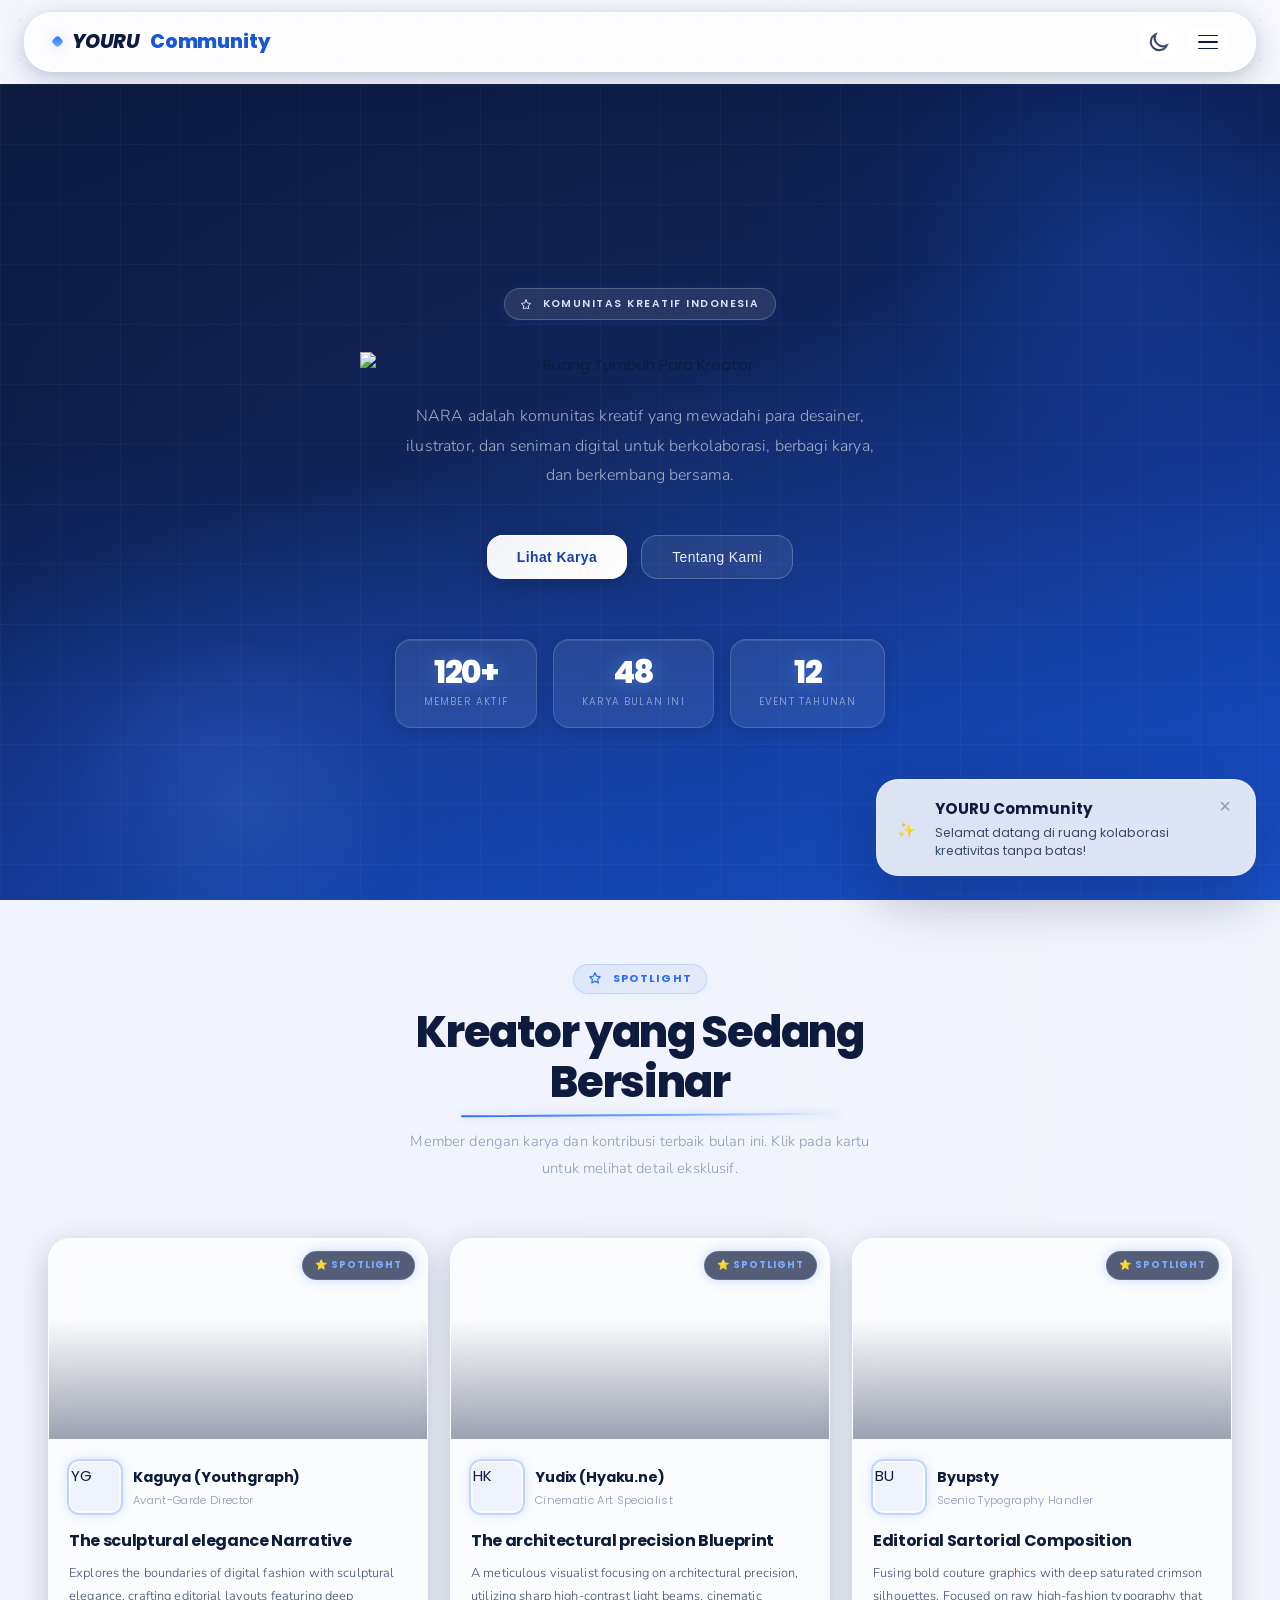
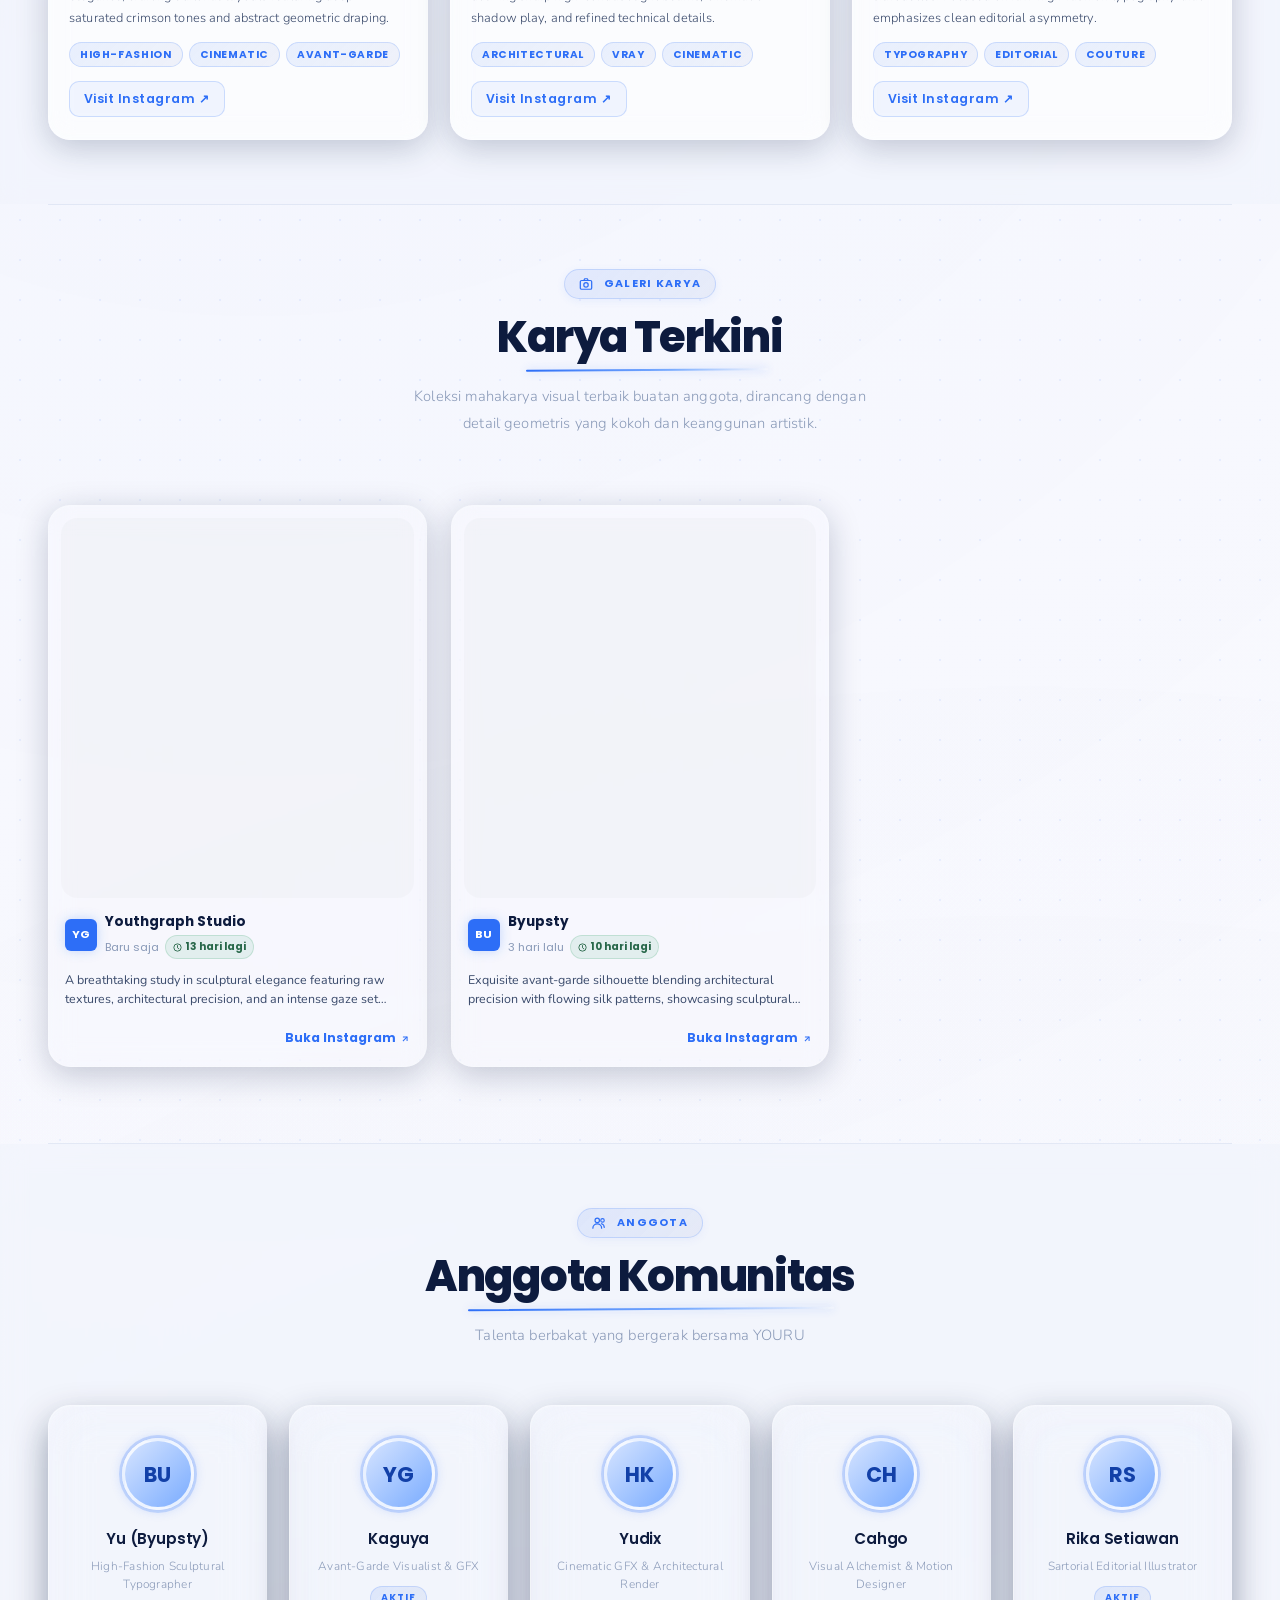
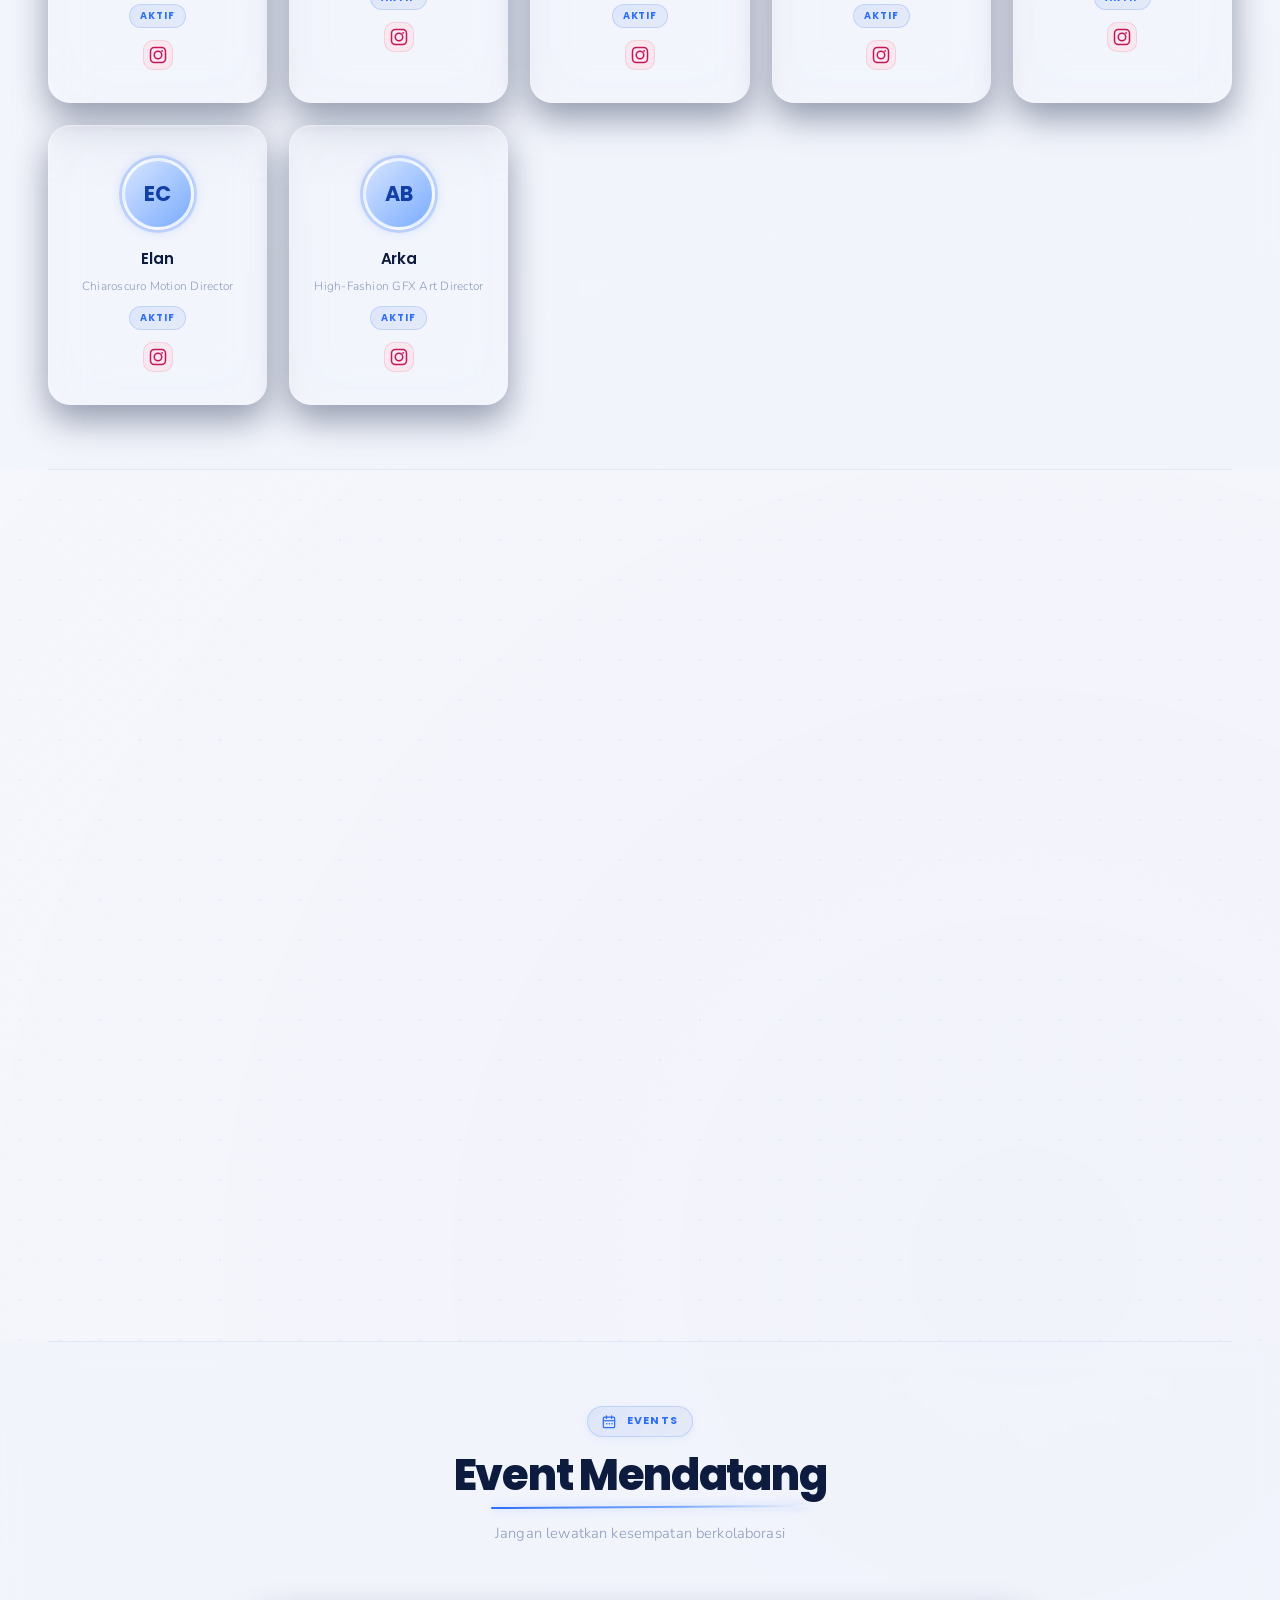
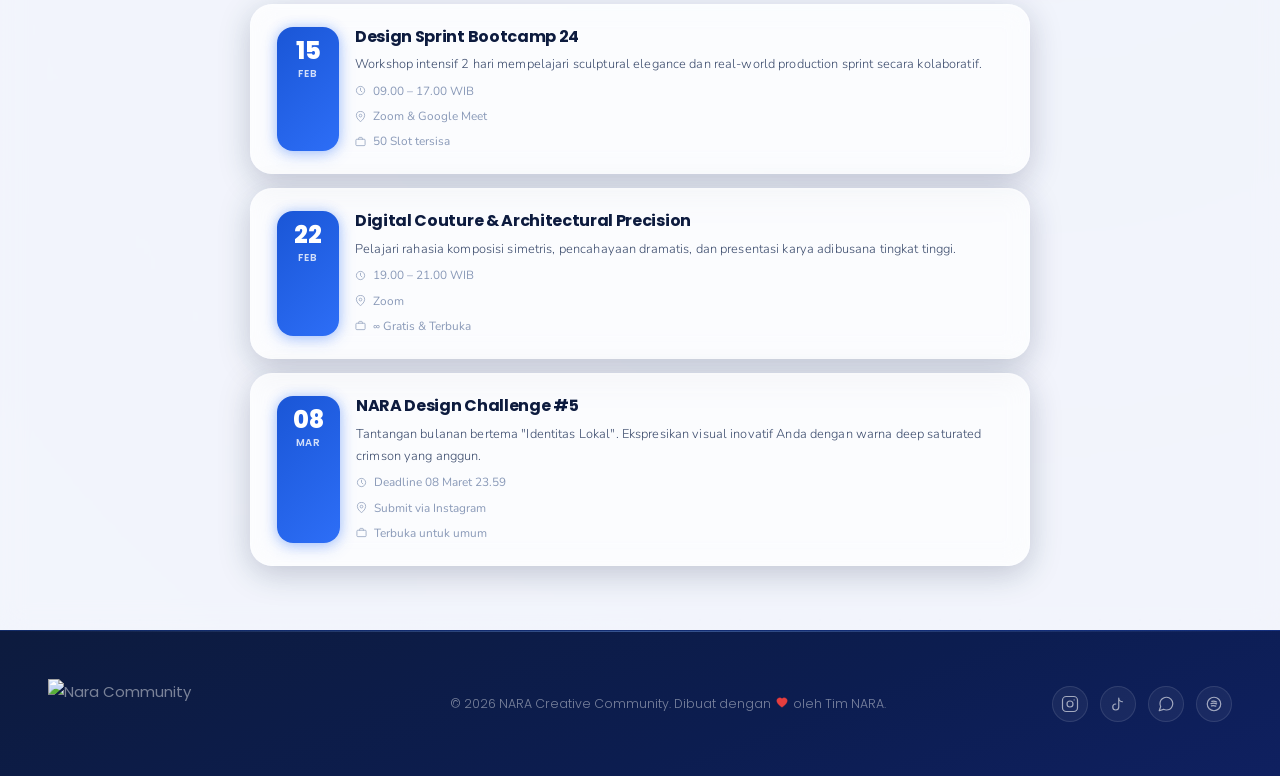
==== index.html @ 3278e55d "Add files via upload" ====
<!DOCTYPE html>
<html lang="id">
<head>
  <meta charset="UTF-8" />
  <meta name="viewport" content="width=device-width, initial-scale=1.0" />
  <title>YOURU Creative Community</title>
    <link rel="icon" href="https://res.cloudinary.com/dumxjrkst/image/upload/q_auto/f_auto/v1779682669/youru_qagmhh.png">
  <link rel="preconnect" href="https://fonts.googleapis.com">
  <link rel="preconnect" href="https://fonts.gstatic.com" crossorigin>
  <link href="https://fonts.googleapis.com/css2?family=Poppins:ital,wght@0,300;0,400;0,500;0,600;0,700;0,800;1,400;1,600&family=Nunito:ital,wght@0,300;0,400;0,500;0,600;0,700;1,400&display=swap" rel="stylesheet" />
  
  <link rel="stylesheet" href="style.css">
  <script>
    (function(){
      if(localStorage.getItem('youru_theme')==='dark')
        document.documentElement.setAttribute('data-theme','dark');
    })();
  </script>

  <style>
    /* ══════════════════════════════════════
       INSTAGRAM GRID HOVER EFFECT & SLIDER WIDER
    ══════════════════════════════════════ */
    .insta-card {
      position: relative;
      overflow: hidden;
      border-radius: 16px;
    }

    .insta-card .insta-hover-overlay {
      position: absolute;
      inset: 0;
      background: rgba(15, 23, 42, 0.55);
      backdrop-filter: blur(2px);
      border-radius: 16px;
      display: flex;
      align-items: center;
      justify-content: center;
      opacity: 0;
      transition: opacity 0.32s cubic-bezier(0.4, 0, 0.2, 1);
      z-index: 10;
      pointer-events: none;
    }

    .insta-card:hover .insta-hover-overlay {
      opacity: 1;
    }

    .insta-hover-overlay .view-label {
      display: flex;
      flex-direction: column;
      align-items: center;
      gap: 8px;
      color: #fff;
      font-family: 'Syne', sans-serif;
      font-weight: 700;
      font-size: 0.95rem;
      letter-spacing: 0.08em;
      text-transform: uppercase;
      transform: translateY(10px);
      transition: transform 0.32s cubic-bezier(0.4, 0, 0.2, 1);
    }

    .insta-card:hover .insta-hover-overlay .view-label {
      transform: translateY(0);
    }

    .view-label svg {
      width: 32px; height: 32px;
      stroke: #fff;
      stroke-width: 1.5;
      fill: none;
    }

    /* Zoom image on hover — applies to blockquote container */
    .insta-card > blockquote,
    .insta-card > .insta-img {
      transition: transform 0.42s cubic-bezier(0.4, 0, 0.2, 1);
      transform-origin: center;
    }

    .insta-card:hover > blockquote,
    .insta-card:hover > .insta-img {
      transform: scale(1.04);
    }

    /* ══════════════════════════════════════
       GSAP ANIMATION INITIAL STATES
    ══════════════════════════════════════ */
    .member-card.gsap-member {
      opacity: 0;
      transform: translateY(40px);
    }

    .spotlight-card.gsap-spotlight {
      opacity: 0;
      transform: scale(0.88);
    }
  </style>
</head>
<body>

<!-- NAV -->
<nav>
  <div class="nav-logo" onclick="showPage('home')" style="cursor: pointer;">
    <div class="logo-dot"></div>
    <span>YOURU</span> Community
  </div>

  <div class="nav-actions" style="display:flex;align-items:center;gap:12px;position:relative;z-index:1000;">
    <button class="nav-darkmode" id="navDarkBtn" onclick="toggleDarkMode()" aria-label="Toggle dark mode" style="margin:0;">
      <svg id="darkIcon" width="22" height="22" viewBox="0 0 16 16" fill="none"><path d="M13.5 10.5A6 6 0 015.5 2.5a6 6 0 108 8z" stroke="currentColor" stroke-width="1.5" stroke-linecap="round"/></svg>
    </button>

    <button class="mobile-toggle" id="navHamburger" onclick="toggleMenu(event)" aria-label="Menu" style="display:flex;">
      <span></span><span></span><span></span>
    </button>

    <ul class="nav-links" id="navMenu">
      <li><a href="javascript:void(0)" id="nav-home" class="active" onclick="showPage('home')">Home</a></li>
      <li><a href="javascript:void(0)" id="nav-about" onclick="showPage('about')">About</a></li>
      <li><a href="javascript:void(0)" onclick="scrollToSection('spotlight')">Spotlight</a></li>
      <li><a href="javascript:void(0)" onclick="scrollToSection('karya')">Karya Terkini</a></li>
      <li><a href="javascript:void(0)" onclick="scrollToSection('members')">Members</a></li>
      <li><a href="javascript:void(0)" onclick="scrollToSection('pengurus')">Struktur Pengurus</a></li>
      <li><a href="javascript:void(0)" onclick="scrollToSection('events')">Events</a></li>
      <li><a href="javascript:void(0)" id="nav-dashboard" onclick="showPage('dashboard')">Dashboard</a></li>
      <li><a href="javascript:void(0)" id="nav-merch" onclick="showPage('merch')">Merch</a></li>
      <li class="nav-divider" role="separator"></li>
      <li><a href="admin.html" class="nav-admin">Admin</a></li>
    </ul>
  </div>
</nav>

<!-- Tap-outside catcher — transparent, no blur -->
<div class="menu-overlay" id="menuOverlay" onclick="closeMenu()"></div>

<!-- ══════════ HOME PAGE ══════════ -->
<div id="page-home" class="page active">

  <!-- Parallax BG elements for GSAP ScrollTrigger -->
  <div class="parallax-bg parallax-bg-1" style="position: absolute; top: 10%; left: -5%; width: 350px; height: 350px; border-radius: 50%; background: radial-gradient(circle, rgba(45,110,247,0.06) 0%, transparent 70%); pointer-events: none; z-index: -1;"></div>
  <div class="parallax-bg parallax-bg-2" style="position: absolute; top: 40%; right: -5%; width: 450px; height: 450px; border-radius: 50%; background: radial-gradient(circle, rgba(235,54,115,0.04) 0%, transparent 70%); pointer-events: none; z-index: -1;"></div>

  <!-- Hero -->
  <section class="hero reveal">
    <div class="hero-glass-grid"></div>
    <div class="hero-badge"><svg width="10" height="10" viewBox="0 0 10 10" fill="none" style="margin-right:5px;vertical-align:-1px"><path d="M5 0.5L6.2 3.8L9.7 4.5L7.2 7L7.8 10.5L5 8.8L2.2 10.5L2.8 7L0.3 4.5L3.8 3.8Z" stroke="currentColor" stroke-width="1" stroke-linejoin="round"/></svg> Komunitas Kreatif Indonesia</div>
    <img src="https://res.cloudinary.com/dumxjrkst/image/upload/q_auto/f_auto/v1779766873/Ruang_Tumbuh_caaze2.png" alt="Ruang Tumbuh Para Kreator" 
  style="max-width: 560px; width: 90%; margin-bottom: 24px; 
         animation: fadeUp 0.7s 0.1s ease both;">
    <p>NARA adalah komunitas kreatif yang mewadahi para desainer, ilustrator, dan seniman digital untuk berkolaborasi, berbagi karya, dan berkembang bersama.</p>
    <div class="hero-btns">
      <button class="btn-primary" onclick="scrollToSection('karya')">Lihat Karya</button>
      <button class="btn-outline" onclick="showPage('about')">Tentang Kami</button>
    </div>
    <div class="hero-stats">
      <div class="stat"><div class="stat-number" id="heroStatMembers">120+</div><div class="stat-label" id="heroLabelMembers">Member Aktif</div></div>
      <div class="stat"><div class="stat-number" id="heroStatKarya">48</div><div class="stat-label" id="heroLabelKarya">Karya Bulan Ini</div></div>
      <div class="stat"><div class="stat-number" id="heroStatEvent">12</div><div class="stat-label" id="heroLabelEvent">Event Tahunan</div></div>
    </div>
  </section>

  <!-- Member Spotlight (Seksi 1) -->
  <section class="section section-alt reveal" id="spotlight">
    <div class="section-header reveal">
      <div class="section-tag"><svg width="14" height="14" viewBox="0 0 16 16" fill="none" style="margin-right:5px;vertical-align:-2px"><path d="M8 1l1.85 3.75L14 5.5l-3 2.92.71 4.13L8 10.4l-3.71 2.15L5 8.42 2 5.5l4.15-.75L8 1z" stroke="currentColor" stroke-width="1.4" stroke-linejoin="round"/></svg> Spotlight</div>
      <h2 class="section-title">Kreator yang Sedang<br/>Bersinar</h2>
      <p class="section-sub">Member dengan karya dan kontribusi terbaik bulan ini. Klik pada kartu untuk melihat detail eksklusif.</p>
    </div>
    <div class="spotlight-grid" id="spotlightGrid"></div>
  </section>

  <hr class="divider" />

  <!-- Karya Terkini Section (Seksi 2) -->
  <section class="section reveal" id="karya">
    <div class="section-header reveal">
      <div class="section-tag"><svg width="14" height="14" viewBox="0 0 16 16" fill="none" style="margin-right:5px;vertical-align:-2px"><rect x="1.5" y="4" width="13" height="10" rx="1.5" stroke="currentColor" stroke-width="1.4"/><circle cx="8" cy="9" r="2.5" stroke="currentColor" stroke-width="1.4"/><path d="M5.5 4l1-2h3l1 2" stroke="currentColor" stroke-width="1.4" stroke-linejoin="round"/></svg> Galeri Karya</div>
      <h2 class="section-title">Karya Terkini</h2>
      <p class="section-sub">Koleksi mahakarya visual terbaik buatan anggota, dirancang dengan detail geometris yang kokoh dan keanggunan artistik.</p>
    </div>
    
    <!-- Beautiful, Vertical Symmetric Grid instead of sideways draggable row -->
    <div class="karya-grid" id="karyaGrid"></div>
  </section>

  <hr class="divider" />

  <!-- Members Section (Seksi 3) -->
  <section class="section section-alt reveal" id="members">
    <div class="section-header reveal">
      <div class="section-tag"><svg width="14" height="14" viewBox="0 0 16 16" fill="none" style="margin-right:5px;vertical-align:-2px"><circle cx="6" cy="5" r="2.5" stroke="currentColor" stroke-width="1.4"/><path d="M1 14c0-2.76 2.24-5 5-5s5 2.24 5 5" stroke="currentColor" stroke-width="1.4" stroke-linecap="round"/><circle cx="12" cy="5" r="2" stroke="currentColor" stroke-width="1.3"/><path d="M14 13c0-2-1.34-3.7-3.2-4.2" stroke="currentColor" stroke-width="1.3" stroke-linecap="round"/></svg> Anggota</div>
      <h2 class="section-title">Anggota Komunitas</h2>
      <p class="section-sub">Talenta berbakat yang bergerak bersama YOURU</p>
    </div>
    <div class="member-grid" id="memberGrid"></div>
  </section>

  <hr class="divider" />

  <!-- Board / Struktur Pengurus Section (Seksi 4) -->
  <section class="section reveal" id="pengurus">
    <div class="section-header reveal">
      <div class="section-tag"><svg width="14" height="14" viewBox="0 0 16 16" fill="none" style="margin-right:5px;vertical-align:-2px"><path d="M8 1L15 5H1L8 1z" stroke="currentColor" stroke-width="1.4" stroke-linejoin="round"/><rect x="2.5" y="5" width="1.5" height="8" fill="currentColor" rx="0.5"/><rect x="7.25" y="5" width="1.5" height="8" fill="currentColor" rx="0.5"/><rect x="12" y="5" width="1.5" height="8" fill="currentColor" rx="0.5"/><rect x="1" y="13" width="14" height="1.5" rx="0.5" fill="currentColor"/></svg> Pengurus</div>
      <h2 class="section-title">Struktur Pengurus</h2>
      <p class="section-sub">Nakhoda di balik layar pergerakan kreatif</p>
    </div>
    <div class="board-grid" id="boardGrid"></div>
  </section>

  <hr class="divider" />

  <!-- Events Section (Seksi 5) -->
  <section class="section section-alt reveal" id="events">
    <div class="section-header reveal">
      <div class="section-tag"><svg width="14" height="14" viewBox="0 0 16 16" fill="none" style="margin-right:5px;vertical-align:-2px"><rect x="1.5" y="2.5" width="13" height="12" rx="1.5" stroke="currentColor" stroke-width="1.4"/><line x1="1.5" y1="6.5" x2="14.5" y2="6.5" stroke="currentColor" stroke-width="1.4"/><line x1="5" y1="1" x2="5" y2="4" stroke="currentColor" stroke-width="1.4" stroke-linecap="round"/><line x1="11" y1="1" x2="11" y2="4" stroke="currentColor" stroke-width="1.4" stroke-linecap="round"/><circle cx="5.5" cy="10" r="0.9" fill="currentColor"/><circle cx="8.5" cy="10" r="0.9" fill="currentColor"/><circle cx="11.5" cy="10" r="0.9" fill="currentColor"/></svg> Events</div>
      <h2 class="section-title">Event Mendatang</h2>
      <p class="section-sub">Jangan lewatkan kesempatan berkolaborasi</p>
    </div>
    <div class="events-list" id="eventsList"></div>
  </section>
</div>

<!-- ══════════ ABOUT PAGE ══════════ -->
<div id="page-about" class="page">
  <div class="about-hero">
    <div class="section-tag" style="background:rgba(255,255,255,0.12);color:var(--blue-100);">Tentang Kami</div>
    <h1>Mengenal NARA<br/>Creative Community</h1>
    <p>Sebuah ruang aman bagi para kreator untuk tumbuh, berkolaborasi, dan menginspirasi satu sama lain.</p>
  </div>

  <div class="about-content">
    <div class="about-card reveal">
      <div class="about-card-title"><div class="icon"><svg width="20" height="20" viewBox="0 0 16 16" fill="none"><circle cx="8" cy="8" r="6.5" stroke="currentColor" stroke-width="1.4"/><path d="M5 11c0-1.66 1.34-3 3-3s3 1.34 3 3" stroke="currentColor" stroke-width="1.3" stroke-linecap="round"/><circle cx="5.5" cy="6.5" r="1" fill="currentColor"/><circle cx="10.5" cy="6.5" r="1" fill="currentColor"/></svg></div> Apa itu NARA Community?</div>
      <p>
        NARA Creative Community adalah komunitas desainer, ilustrator, dan kreator digital yang didirikan atas dasar semangat berbagi dan tumbuh bersama. Nama "NARA" berasal dari kata dalam bahasa Jawa yang berarti "manusia" — mencerminkan bahwa komunitas ini dibangun oleh dan untuk manusia kreatif.
      </p>
      <p style="margin-top:10px;">
        Kami percaya bahwa kreativitas tumbuh paling baik ketika dirayakan bersama. Di NARA, setiap karya dihargai, setiap ide disambut, dan setiap kreator punya tempat untuk berkembang.
      </p>
    </div>

    <div class="about-card reveal">
      <div class="about-card-title"><div class="icon"><svg width="20" height="20" viewBox="0 0 16 16" fill="none"><path d="M8 13V3" stroke="currentColor" stroke-width="1.4" stroke-linecap="round"/><path d="M2 3.5C4 3 6 3.5 8 4.5" stroke="currentColor" stroke-width="1.3" stroke-linecap="round"/><path d="M14 3.5C12 3 10 3.5 8 4.5" stroke="currentColor" stroke-width="1.3" stroke-linecap="round"/><path d="M2 13C4 12.5 6 13 8 14" stroke="currentColor" stroke-width="1.3" stroke-linecap="round"/><path d="M14 13C12 12.5 10 13 8 14" stroke="currentColor" stroke-width="1.3" stroke-linecap="round"/><path d="M2 3.5v9.5" stroke="currentColor" stroke-width="1.3" stroke-linecap="round"/><path d="M14 3.5v9.5" stroke="currentColor" stroke-width="1.3" stroke-linecap="round"/></svg></div> Sejarah Berdiri</div>
      <div class="timeline">
        <div class="tl-item">
          <div class="tl-line"><div class="tl-dot"></div><div class="tl-track"></div></div>
          <div class="tl-body"><div class="tl-year">2021 — Lahirnya Ide</div><div class="tl-desc">Sekelompok desainer muda berkumpul secara informal, berbagi portofolio dan pengalaman melalui grup WhatsApp sederhana.</div></div>
        </div>
        <div class="tl-item">
          <div class="tl-line"><div class="tl-dot"></div><div class="tl-track"></div></div>
          <div class="tl-body"><div class="tl-year">2022 — Komunitas Resmi</div><div class="tl-desc">NARA resmi berdiri pada 14 Februari 2022 dengan 24 anggota pendiri. Platform Instagram diluncurkan sebagai ruang pamer karya.</div></div>
        </div>
        <div class="tl-item">
          <div class="tl-line"><div class="tl-dot"></div><div class="tl-track"></div></div>
          <div class="tl-body"><div class="tl-year">2023 — Berkembang Pesat</div><div class="tl-desc">Anggota bertumbuh menjadi 80+ orang. Event pertama "NARA Design Week" sukses diselenggarakan secara hybrid.</div></div>
        </div>
        <div class="tl-item">
          <div class="tl-line"><div class="tl-dot"></div></div>
          <div class="tl-body"><div class="tl-year">2024–Sekarang — Era Baru</div><div class="tl-desc">Lebih dari 120 member aktif, program mentorship, dan kolaborasi dengan brand lokal. NARA terus berkembang.</div></div>
        </div>
      </div>
    </div>

    <div class="about-card reveal">
      <div class="about-card-title"><div class="icon"><svg width="20" height="20" viewBox="0 0 16 16" fill="none"><path d="M8 1l1.85 3.75L14 5.5l-3 2.92.71 4.13L8 10.4l-3.71 2.15L5 8.42 2 5.5l4.15-.75L8 1z" stroke="currentColor" stroke-width="1.4" stroke-linejoin="round"/></svg></div> Visi & Misi</div>
      <div class="vm-grid">
        <div class="vm-box">
          <h4><svg width="14" height="14" viewBox="0 0 16 16" fill="none" style="margin-right:5px;vertical-align:-2px"><circle cx="8" cy="8" r="4" stroke="currentColor" stroke-width="1.4"/><circle cx="8" cy="8" r="1.5" fill="currentColor"/><line x1="8" y1="1" x2="8" y2="3" stroke="currentColor" stroke-width="1.4" stroke-linecap="round"/><line x1="8" y1="13" x2="8" y2="15" stroke="currentColor" stroke-width="1.4" stroke-linecap="round"/><line x1="1" y1="8" x2="3" y2="8" stroke="currentColor" stroke-width="1.4" stroke-linecap="round"/><line x1="13" y1="8" x2="15" y2="8" stroke="currentColor" stroke-width="1.4" stroke-linecap="round"/></svg> Visi</h4>
          <ul>
            <li>Menjadi komunitas kreatif paling inklusif dan inspiratif di Indonesia</li>
            <li>Melahirkan generasi kreator yang kompeten dan berkarakter</li>
            <li>Mendorong ekosistem desain lokal yang kuat dan berdaya saing global</li>
          </ul>
        </div>
        <div class="vm-box">
          <h4><svg width="14" height="14" viewBox="0 0 16 16" fill="none" style="margin-right:5px;vertical-align:-2px"><circle cx="8" cy="8" r="6.5" stroke="currentColor" stroke-width="1.4"/><circle cx="8" cy="8" r="3.5" stroke="currentColor" stroke-width="1.2"/><circle cx="8" cy="8" r="1.2" fill="currentColor"/></svg> Misi</h4>
          <ul>
            <li>Mennyediakan ruang aman untuk berbagi karya dan mendapat umpan balik</li>
            <li>Menyelenggarakan workshop, webinar, dan event kreatif berkala</li>
            <li>Memfasilitasi kolaborasi antar member dan dengan industri</li>
            <li>Membangun jaringan kreator yang saling mendukung dan menginspirasi</li>
          </ul>
        </div>
      </div>
    </div>

    <div class="about-card reveal">
      <div class="about-card-title"><div class="icon"><svg width="20" height="20" viewBox="0 0 16 16" fill="none"><path d="M8 1a5 5 0 013.54 8.54C11 10 10.5 10.5 10.5 11.5H5.5C5.5 10.5 5 10 4.46 9.54A5 5 0 018 1z" stroke="currentColor" stroke-width="1.4"/><line x1="5.5" y1="11.5" x2="10.5" y2="11.5" stroke="currentColor" stroke-width="1.3"/><line x1="6" y1="13" x2="10" y2="13" stroke="currentColor" stroke-width="1.3" stroke-linecap="round"/><line x1="7" y1="14.5" x2="9" y2="14.5" stroke="currentColor" stroke-width="1.3" stroke-linecap="round"/></svg></div> Nilai-Nilai Kami</div>
      <p>Komunitas NARA dibangun di atas tiga pilar utama:</p>
      <div style="display:flex;gap:16px;flex-wrap:wrap;margin-top:16px;">
        <div style="flex:1;min-width:160px;background:var(--blue-50);border-radius:12px;padding:16px;border-left:4px solid var(--blue-500);">
          <div style="font-weight:700;color:var(--navy);margin-bottom:6px;display:flex;align-items:center;gap:6px;"><svg width="15" height="15" viewBox="0 0 16 16" fill="none"><path d="M10.5 6C10.5 7.38 9.38 8.5 8 8.5S5.5 7.38 5.5 6 6.62 3.5 8 3.5s2.5 1.12 2.5 2.5z" stroke="var(--blue-500)" stroke-width="1.3"/><path d="M3 14c0-2.76 2.24-5 5-5s5 2.24 5 5" stroke="var(--blue-500)" stroke-width="1.3" stroke-linecap="round"/><path d="M13 4.5a2 2 0 010 3.5" stroke="var(--blue-500)" stroke-width="1.2" stroke-linecap="round"/><path d="M15 13c0-1.5-1-2.8-2.5-3.2" stroke="var(--blue-500)" stroke-width="1.2" stroke-linecap="round"/></svg> Kolaborasi</div>
          <div style="font-size:0.83rem;color:var(--text-mid);line-height:1.6;">Kami tumbuh bersama, bukan bersaing satu sama lain.</div>
        </div>
        <div style="flex:1;min-width:160px;background:var(--blue-50);border-radius:12px;padding:16px;border-left:4px solid var(--blue-500);">
          <div style="font-weight:700;color:var(--navy);margin-bottom:6px;display:flex;align-items:center;gap:6px;"><svg width="15" height="15" viewBox="0 0 16 16" fill="none"><path d="M8 1l1.2 4.8L14 8l-4.8 2.2L8 15l-1.2-4.8L2 8l4.8-2z" stroke="var(--blue-500)" stroke-width="1.3" stroke-linejoin="round"/></svg> Kreativitas</div>
          <div style="font-size:0.83rem;color:var(--text-mid);line-height:1.6;">Setiap ide dihargai, setiap karya diperlakukan dengan hormat.</div>
        </div>
        <div style="flex:1;min-width:160px;background:var(--blue-50);border-radius:12px;padding:16px;border-left:4px solid var(--blue-500);">
          <div style="font-weight:700;color:var(--navy);margin-bottom:6px;display:flex;align-items:center;gap:6px;"><svg width="15" height="15" viewBox="0 0 16 16" fill="none"><path d="M8 14V8" stroke="var(--blue-500)" stroke-width="1.3" stroke-linecap="round"/><path d="M8 8C8 5 10 3 13 3c0 3-2 5-5 5z" stroke="var(--blue-500)" stroke-width="1.3" stroke-linejoin="round"/><path d="M8 10C8 7.5 6 6 3 6c0 2.5 2 4.5 5 4z" stroke="var(--blue-500)" stroke-width="1.3" stroke-linejoin="round"/></svg> Pertumbuhan</div>
          <div style="font-size:0.83rem;color:var(--text-mid);line-height:1.6;">Kami terus belajar dan berkembang, satu langkah setiap hari.</div>
        </div>
      </div>
    </div>
  </div>
</div>


<div id="page-dashboard" class="page">
  <div class="about-hero" style="background:linear-gradient(135deg,#0a1628 0%,#1a2f5e 50%,#0d2247 100%);">
    <div class="section-tag" style="background:rgba(255,255,255,0.12);color:var(--blue-100);">
      <svg width="13" height="13" viewBox="0 0 16 16" fill="none" style="margin-right:5px;vertical-align:-2px">
        <rect x="1" y="9" width="3" height="6" rx="0.75" fill="currentColor" opacity="0.6"/>
        <rect x="6" y="5.5" width="3" height="9.5" rx="0.75" fill="currentColor" opacity="0.8"/>
        <rect x="11" y="2" width="3" height="13" rx="0.75" fill="currentColor"/>
      </svg>
      Community Dashboard
    </div>
    <img src="https://res.cloudinary.com/dumxjrkst/image/upload/q_auto/f_auto/v1779866784/perkembangan_bylhab.png"
     alt="Perkembangan Komunitas YOURU"
     style="max-width:420px;width:80%;height:auto;margin:0 auto 8px;display:block;animation:fadeUp 0.7s 0.15s ease both;">
    <p>Monitor aktivitas member, unggahan karya, dan pertumbuhan komunitas secara real-time.</p>
  </div>

  <div class="about-content">

  
    <div id="dashSummaryCards" style="display:grid;grid-template-columns:repeat(auto-fit,minmax(190px,1fr));gap:14px;margin-bottom:18px;"></div>

    <!-- Activity Feed -->
    <div class="about-card reveal">
      <div class="about-card-title">
        <div class="icon">
          <svg width="18" height="18" viewBox="0 0 16 16" fill="none">
            <polyline points="1,11 4,7 7,9 10.5,4 14,6.5" stroke="currentColor" stroke-width="1.4" stroke-linecap="round" stroke-linejoin="round"/>
          </svg>
        </div>
        Aktivitas Anggota
      </div>
      <p style="font-size:0.88rem;color:var(--text-mid);margin-bottom:16px;font-family:var(--font-desc);font-weight:300;line-height:1.7;">
        Rekam jejak keaktifan anggota dalam mengunggah karya dari Instagram dan TikTok.
      </p>
      <div id="dashActivityList"></div>
    </div>

    <!-- Platform Breakdown -->
    <div class="about-card reveal">
      <div class="about-card-title">
        <div class="icon">
          <svg width="18" height="18" viewBox="0 0 16 16" fill="none">
            <circle cx="8" cy="8" r="6.5" stroke="currentColor" stroke-width="1.4"/>
            <path d="M8 1.5c-2 2-3 4-3 6.5s1 4.5 3 6.5" stroke="currentColor" stroke-width="1.2" stroke-linecap="round"/>
            <path d="M8 1.5c2 2 3 4 3 6.5s-1 4.5-3 6.5" stroke="currentColor" stroke-width="1.2" stroke-linecap="round"/>
            <path d="M1.5 8h13" stroke="currentColor" stroke-width="1.2" stroke-linecap="round"/>
          </svg>
        </div>
        Distribusi Platform
      </div>
      <p style="font-size:0.88rem;color:var(--text-mid);margin-bottom:16px;font-family:var(--font-desc);font-weight:300;line-height:1.7;">
        Perbandingan unggahan karya antar platform dalam periode ini.
      </p>
      <div id="dashPlatformBreakdown"></div>
    </div>

    <!-- Member Activity Table -->
    <div class="about-card reveal">
      <div class="about-card-title">
        <div class="icon">
          <svg width="18" height="18" viewBox="0 0 16 16" fill="none">
            <rect x="1.5" y="2.5" width="13" height="11" rx="1.5" stroke="currentColor" stroke-width="1.4"/>
            <line x1="1.5" y1="6" x2="14.5" y2="6" stroke="currentColor" stroke-width="1.3"/>
            <line x1="6" y1="6" x2="6" y2="13.5" stroke="currentColor" stroke-width="1.1" opacity="0.5"/>
            <line x1="10.5" y1="6" x2="10.5" y2="13.5" stroke="currentColor" stroke-width="1.1" opacity="0.5"/>
          </svg>
        </div>
        Rekap Kontribusi Anggota
      </div>
      <p style="font-size:0.88rem;color:var(--text-mid);margin-bottom:16px;font-family:var(--font-desc);font-weight:300;line-height:1.7;">
        Peringkat anggota berdasarkan jumlah karya yang diunggah pada periode aktif.
      </p>
      <div id="dashMemberTable" style="overflow-x:auto;"></div>
    </div>

  </div>
</div>

<!-- ══════════ MERCH PAGE ══════════ -->
<div id="page-merch" class="page">
  <div class="about-hero" style="background:linear-gradient(135deg,#1a0533 0%,#3b1060 50%,#1a0533 100%);">
    <div class="section-tag" style="background:rgba(255,255,255,0.12);color:#d8b4fe;">
      <svg width="13" height="13" viewBox="0 0 16 16" fill="none" style="margin-right:5px;vertical-align:-2px"><path d="M2 5h12l-1 9H3L2 5z" stroke="currentColor" stroke-width="1.4" stroke-linejoin="round"/><path d="M5 5V3.5A2.5 2.5 0 0110 3.5V5" stroke="currentColor" stroke-width="1.4" stroke-linecap="round"/></svg>
      Official Merchandise
    </div>
    <img src="https://res.cloudinary.com/dumxjrkst/image/upload/q_auto/f_auto/v1779884738/merch_ryrvdp.png"
     alt="Youru Merch Collection"
     style="max-width:420px;width:80%;height:auto;margin:0 auto 8px;display:block;animation:fadeUp 0.7s 0.15s ease both;">
    <p>Koleksi merchandise resmi YOURU Community. Wearable art untuk para kreator.</p>
  </div>

  <div class="about-content">
    <div id="merchGrid" style="display:grid;grid-template-columns:repeat(auto-fill,minmax(280px,1fr));gap:24px;"></div>
    <div id="merchEmpty" style="display:none;text-align:center;padding:64px 20px;color:var(--text-light);">
      <svg width="48" height="48" viewBox="0 0 24 24" fill="none" stroke="currentColor" stroke-width="1.2" style="opacity:0.3;margin-bottom:16px;"><path d="M6 2L3 6v14a2 2 0 002 2h14a2 2 0 002-2V6l-3-4z"/><line x1="3" y1="6" x2="21" y2="6"/><path d="M16 10a4 4 0 01-8 0"/></svg>
      <p>Merchandise belum tersedia saat ini.</p>
    </div>
  </div>
</div>

<!-- FOOTER -->
<footer>
  <img src="https://res.cloudinary.com/dumxjrkst/image/upload/q_auto/f_auto/v1779768229/com_w7mrqz.png" alt="Nara Community" 
  style="max-width: 560px; width: 20%; margin-bottom: 24px; 
         animation: fadeUp 0.7s 0.1s ease both;">
  <p>© 2026 NARA Creative Community. Dibuat dengan <svg width="12" height="12" viewBox="0 0 16 16" fill="none" style="margin:0 2px;vertical-align:-1px"><path d="M8 13.7C7.2 13 1 9 1 5a4 4 0 017-2.6A4 4 0 0115 5c0 4-6.2 8-7 8.7z" fill="#e53e3e" stroke="#e53e3e" stroke-width="0.5"/></svg> oleh Tim NARA.</p>
  <div class="footer-social-icons">
    <a href="https://www.instagram.com/youru.studio?utm_source=ig_web_button_share_sheet&igsh=ZDNlZDc0MzIxNw==" target="_blank" aria-label="Instagram">
      <svg viewBox="0 0 24 24" fill="none" stroke="currentColor" stroke-width="1.6" stroke-linecap="round" stroke-linejoin="round"><rect x="2" y="2" width="20" height="20" rx="5"/><circle cx="12" cy="12" r="4"/><circle cx="17.5" cy="6.5" r="0.8" fill="currentColor" stroke="none"/></svg>
    </a>
    <a href="https://www.tiktok.com/@nara_unit" target="_blank" aria-label="TikTok">
      <svg viewBox="0 0 24 24" fill="none" stroke="currentColor" stroke-width="1.6" stroke-linecap="round" stroke-linejoin="round"><path d="M9 12a4 4 0 104 4V4a5 5 0 005 5"/></svg>
    </a>
    <a href="https://chat.whatsapp.com/KfXycLj8gjq4l5nEpDReyc" target="_blank" aria-label="WhatsApp Group">
      <svg viewBox="0 0 24 24" fill="none" stroke="currentColor" stroke-width="1.6" stroke-linecap="round" stroke-linejoin="round"><path d="M21 11.5a8.38 8.38 0 01-.9 3.8 8.5 8.5 0 01-7.6 4.7 8.38 8.38 0 01-3.8-.9L3 21l1.9-5.7a8.38 8.38 0 01-.9-3.8 8.5 8.5 0 014.7-7.6 8.38 8.38 0 013.8-.9h.5a8.48 8.48 0 018 8v.5z"/></svg>
    </a>
    <a href="https://open.spotify.com/playlist/7eB643a4QB4gff4x6d0UJE?si=1dde55b0c64a4a23" target="_blank" aria-label="Spotify Playlist">
      <svg viewBox="0 0 24 24" fill="none" stroke="currentColor" stroke-width="1.6" stroke-linecap="round"><circle cx="12" cy="12" r="9"/><path d="M8 11.5c2.5-.8 5-.7 7.5.3M8.5 14.5c2-.5 4-.5 6 .3M9 8.5c2-.5 4.5-.3 6.5.8"/></svg>
    </a>
  </div>
</footer>

<!-- ══════════════════════════════════════
     GSAP (GSAP core, ScrollTrigger, & Draggable)
══════════════════════════════════════ -->
<script src="https://cdnjs.cloudflare.com/ajax/libs/gsap/3.12.5/gsap.min.js"></script>
<script src="https://cdnjs.cloudflare.com/ajax/libs/gsap/3.12.5/ScrollTrigger.min.js"></script>
<script src="https://cdnjs.cloudflare.com/ajax/libs/gsap/3.12.5/Draggable.min.js"></script>

<script src="index.js"></script>
<script src="dashboard.js"></script>
<script src="merch.js"></script>

<script>
(function () {
  'use strict';

  /* ══════════════════════════════════════
     1. KARYA HOVER OVERLAY INJECTION
     — Injected after grid rendering finishes
  ══════════════════════════════════════ */
  function injectInstaOverlays() {
    const cards = document.querySelectorAll('#karyaGrid .insta-card');
    cards.forEach(card => {
      if (card.querySelector('.insta-hover-overlay')) return; // idempotent
      const overlay = document.createElement('div');
      overlay.className = 'insta-hover-overlay';
      overlay.innerHTML = `
        <div class="view-label">
          <svg viewBox="0 0 24 24"><circle cx="12" cy="12" r="3"/><path d="M2 12s3.5-7 10-7 10 7 10 7-3.5 7-10 7S2 12 2 12z"/></svg>
          View
        </div>`;
      card.appendChild(overlay);
    });
  }

  /* ══════════════════════════════════════
     2. GSAP SCROLL & HOVER INITIALIZATION
  ══════════════════════════════════════ */
  gsap.registerPlugin(ScrollTrigger, Draggable);

  function initGsapAnimations() {
    // ── Member Grid: fade + slide up (staggered initial intro fallback) ──
    const memberCards = document.querySelectorAll('#memberGrid .member-card');
    if (memberCards.length) {
      memberCards.forEach(c => c.classList.add('gsap-member'));

      gsap.to('#memberGrid .gsap-member', {
        opacity: 1,
        y: 0,
        duration: 0.65,
        ease: 'power3.out',
        stagger: 0.08,
        scrollTrigger: {
          trigger: '#memberGrid',
          start: 'top 82%',
          toggleActions: 'play none none none',
        }
      });
    }

    // ── Spotlight Grid: scale pop-up (staggered) ──
    const spotCards = document.querySelectorAll('#spotlightGrid .spotlight-card');
    if (spotCards.length) {
      spotCards.forEach(c => c.classList.add('gsap-spotlight'));

      gsap.to('#spotlightGrid .gsap-spotlight', {
        opacity: 1,
        scale: 1,
        duration: 0.6,
        ease: 'back.out(1.5)',
        stagger: 0.1,
        scrollTrigger: {
          trigger: '#spotlightGrid',
          start: 'top 82%',
          toggleActions: 'play none none none',
        }
      });
    }
  }

  /* ══════════════════════════════════════
     3. OBSERVER: Wait for localstorage rendering
  ══════════════════════════════════════ */
  function waitForGrids() {
    const memberGrid    = document.getElementById('memberGrid');
    const spotlightGrid = document.getElementById('spotlightGrid');
    const karyaGrid     = document.getElementById('karyaGrid');

    const allReady = () =>
      memberGrid    && memberGrid.children.length > 0 &&
      spotlightGrid && spotlightGrid.children.length > 0 &&
      karyaGrid     && karyaGrid.children.length > 0;

    if (allReady()) {
      injectInstaOverlays();
      initGsapAnimations();
      return;
    }

    let resolved = false;
    const observer = new MutationObserver(() => {
      if (resolved || !allReady()) return;
      resolved = true;
      observer.disconnect();
      injectInstaOverlays();
      initGsapAnimations();
    });

    if (memberGrid)    observer.observe(memberGrid,    { childList: true });
    if (spotlightGrid) observer.observe(spotlightGrid, { childList: true });
    if (karyaGrid)     observer.observe(karyaGrid,     { childList: true });

    setTimeout(() => {
      if (resolved) return;
      resolved = true;
      observer.disconnect();
      injectInstaOverlays();
      initGsapAnimations();
    }, 2000);
  }

  if (document.readyState === 'loading') {
    document.addEventListener('DOMContentLoaded', waitForGrids);
  } else {
    waitForGrids();
  }

})();
</script>

<!-- Spotlight Details Modal Overlay -->
<div class="spotlight-modal-overlay" id="spotlightModal" onclick="closeSpotlightModal(event)">
  <div class="spotlight-modal-box">
    <button class="spotlight-modal-close" onclick="closeSpotlightModalBox()">&times;</button>
    <div class="spotlight-modal-hero" id="smHero"></div>
    <div class="spotlight-modal-body">
      <div class="spotlight-modal-member">
        <div class="spotlight-modal-avatar" id="smAvatar"></div>
        <div>
          <div class="spotlight-modal-mname" id="smName"></div>
          <div class="spotlight-modal-mtype" id="smType"></div>
        </div>
      </div>
      <h3 class="spotlight-modal-title" id="smTitle"></h3>
      <p class="spotlight-modal-desc" id="smDesc"></p>
      <div class="spotlight-modal-tags" id="smTags"></div>
      <a href="#" target="_blank" class="spotlight-modal-link" id="smLink">Visit Instagram Portfolio &rarr;</a>
    </div>
  </div>
</div>

<!-- Elegant Welcome Toast -->
<div class="welcome-toast" id="welcomeToast">
  <div class="welcome-toast-icon">✨</div>
  <div class="welcome-toast-content">
    <div class="welcome-toast-title">YOURU Community</div>
    <div class="welcome-toast-msg">Selamat datang di ruang kolaborasi kreativitas tanpa batas!</div>
  </div>
  <button class="welcome-toast-close" onclick="dismissWelcomeToast()">&times;</button>
</div>

</body>
</html>
---- style.css ----
/* ══════════════════════════════════════════════════════════════
   YOURU — Anime Glassmorphism Dashboard
   Blue Branding · Glass Panels · Soft Depth
   Font: Poppins (display/UI) + Nunito (keterangan/desc)
══════════════════════════════════════════════════════════════ */

@import url('https://fonts.googleapis.com/css2?family=Poppins:ital,wght@0,300;0,400;0,500;0,600;0,700;0,800;1,400;1,600&family=Nunito:ital,wght@0,300;0,400;0,500;0,600;0,700;1,400&display=swap');

/* ══════════════════════════════════════
   DESIGN TOKENS
══════════════════════════════════════ */
:root {
  /* Core palette — unchanged */
  --white:     #fafafe;
  --off-white: #f0f3fc;
  --blue-50:   #eef3fc;
  --blue-100:  #d6e4ff;
  --blue-300:  #7aacff;
  --blue-500:  #2d6ef7;
  --blue-600:  #1a56d6;
  --blue-700:  #1240a8;
  --blue-900:  #0b1f52;
  --navy:      #0d1b3e;
  --text-dark: #0d1b3e;
  --text-mid:  #3a4a6b;
  --text-light:#8a9ab8;
  --border:    #d0daee;
  --shadow:    0 4px 24px rgba(45,110,247,0.10);
  --shadow-lg: 0 12px 48px rgba(45,110,247,0.18);

  /* Glass tokens */
  --glass-bg:       rgba(255,255,255,0.07);
  --glass-bg-card:  rgba(255,255,255,0.10);
  --glass-bg-hover: rgba(255,255,255,0.16);
  --glass-border:   rgba(255,255,255,0.18);
  --glass-border-strong: rgba(255,255,255,0.28);
  --glass-blur:     blur(20px);
  --glass-blur-sm:  blur(12px);
  --glass-shadow:   0 8px 32px rgba(13,27,62,0.22), 0 1px 0 rgba(255,255,255,0.15) inset;
  --glass-shadow-lg:0 20px 60px rgba(13,27,62,0.30), 0 1px 0 rgba(255,255,255,0.2) inset;
  --glow-blue:      0 0 24px rgba(45,110,247,0.30), 0 0 48px rgba(45,110,247,0.12);
  --glow-blue-sm:   0 0 12px rgba(45,110,247,0.25);

  /* Typography */
  --font-display: 'Poppins', sans-serif;
  --font-body:    'Poppins', sans-serif;
  --font-desc:    'Nunito', sans-serif;

  /* Spacing */
  --space-xs: 8px;
  --space-sm: 16px;
  --space-md: 32px;
  --space-lg: 64px;
  --space-xl: 96px;

  /* Radius */
  --radius-sm: 10px;
  --radius-md: 16px;
  --radius-lg: 22px;
  --radius-xl: 28px;
}

/* ══════════════════════════════════════
   DARK MODE
══════════════════════════════════════ */
[data-theme="dark"] {
  --white:     #080d1a;
  --off-white: #0b1122;
  --blue-50:   #0f1730;
  --blue-100:  #162040;
  --blue-300:  #4a7acc;
  --blue-500:  #4d8ef7;
  --blue-600:  #6aa0ff;
  --blue-700:  #7ab0ff;
  --navy:      #e0e8ff;
  --text-dark: #dce6ff;
  --text-mid:  #8a9ec4;
  --text-light:#4e5e80;
  --border:    #1e2a46;
  --shadow:    0 4px 24px rgba(0,0,0,0.40);
  --shadow-lg: 0 12px 48px rgba(0,0,0,0.55);
  --glass-bg:       rgba(10,20,50,0.45);
  --glass-bg-card:  rgba(15,25,55,0.55);
  --glass-bg-hover: rgba(20,35,70,0.65);
  --glass-border:   rgba(100,160,255,0.12);
  --glass-border-strong: rgba(100,160,255,0.22);
  --glass-shadow:   0 8px 32px rgba(0,0,0,0.45), 0 1px 0 rgba(100,160,255,0.08) inset;
  --glass-shadow-lg:0 20px 60px rgba(0,0,0,0.60), 0 1px 0 rgba(100,160,255,0.12) inset;
  --glow-blue:      0 0 30px rgba(77,142,247,0.35), 0 0 60px rgba(77,142,247,0.15);
  --glow-blue-sm:   0 0 16px rgba(77,142,247,0.30);
}

[data-theme="dark"] body {
  background: var(--white);
}
[data-theme="dark"] nav {
  background: rgba(8, 13, 26, 0.80);
  border-color: var(--glass-border);
}
[data-theme="dark"] .section-alt {
  background: rgba(11, 17, 34, 0.60);
}
[data-theme="dark"] footer {
  background: linear-gradient(160deg, #040810, #080f22);
}
[data-theme="dark"] .mobile-toggle span { background: #FFF; }
[data-theme="dark"] .insta-banner {
  background: linear-gradient(135deg, rgba(10,20,50,0.8), rgba(18,40,100,0.8));
}
[data-theme="dark"] .about-hero {
  background: linear-gradient(160deg, #04070f 0%, #0a1840 60%, #102060 100%);
}
[data-theme="dark"] .divider { border-top-color: var(--glass-border); }
[data-theme="dark"] .tag,
[data-theme="dark"] .member-tag {
  background: rgba(45,110,247,0.15);
  color: var(--blue-600);
  border-color: rgba(45,110,247,0.25);
}
[data-theme="dark"] .member-social.ig-link { background: rgba(194,24,91,0.12); color: #f48fb1; border-color: rgba(194,24,91,0.20); }
[data-theme="dark"] .member-social.tt-link { background: rgba(255,255,255,0.05); color: #a0a0b0; border-color: rgba(255,255,255,0.08); }
[data-theme="dark"] .board-social.ig-link  { background: rgba(194,24,91,0.12); color: #f48fb1; }
[data-theme="dark"] .board-social.tt-link  { background: rgba(255,255,255,0.05); color: #a0a0b0; }
[data-theme="dark"] .tl-track { background: var(--glass-border); }
[data-theme="dark"] .insta-banner a { background: rgba(255,255,255,0.08); color: white; }
[data-theme="dark"] .nav-darkmode {
  background: var(--glass-bg-card);
  border-color: var(--glass-border);
  color: var(--text-mid);
}
[data-theme="dark"] .nav-darkmode-mobile {
  color: var(--text-mid);
}
[data-theme="dark"] .nav-darkmode-mobile:hover {
  background: var(--glass-bg-card);
  color: var(--blue-600);
}
[data-theme="dark"] .vm-box {
  background: var(--glass-bg-card);
  border-color: var(--glass-border);
}
[data-theme="dark"] .member-card,
[data-theme="dark"] .board-card,
[data-theme="dark"] .spotlight-card,
[data-theme="dark"] .event-card,
[data-theme="dark"] .about-card,
[data-theme="dark"] .insta-card {
  background: var(--glass-bg-card);
  border-color: var(--glass-border);
}

/* ══════════════════════════════════════
   RESET & BASE
══════════════════════════════════════ */
*, *::before, *::after {
  box-sizing: border-box;
  margin: 0;
  padding: 0;
}

html { scroll-behavior: smooth; }

body {
  font-family: var(--font-body);
  background: var(--white);
  color: var(--text-dark);
  overflow-x: hidden;
  line-height: 1.7;
  font-size: 15px;
  /* Subtle grid dot bg */
  background-image:
    radial-gradient(circle at 20% 20%, rgba(45,110,247,0.04) 0%, transparent 50%),
    radial-gradient(circle at 80% 80%, rgba(18,64,168,0.04) 0%, transparent 50%),
    radial-gradient(rgba(45,110,247,0.07) 1px, transparent 1px);
  background-size: auto, auto, 40px 40px;
}

/* ══════════════════════════════════════
   FLOATING GLASS NAVBAR
══════════════════════════════════════ */
nav {
  position: fixed;
  top: 12px;
  left: 50%;
  transform: translateX(-50%);
  width: calc(100% - 48px);
  max-width: 1240px;
  z-index: 9999;
  background: rgba(255,255,255,0.72);
  backdrop-filter: var(--glass-blur);
  -webkit-backdrop-filter: var(--glass-blur);
  border: 1px solid var(--glass-border-strong);
  border-radius: var(--radius-xl);
  box-shadow: var(--glass-shadow), 0 2px 8px rgba(45,110,247,0.08);
  display: flex;
  align-items: center;
  justify-content: space-between;
  padding: 0 28px;
  height: 60px;
  transition: all 0.35s cubic-bezier(0.16,1,0.3,1);
}

.nav-logo {
  font-family: var(--font-display);
  font-size: 1.2rem;
  font-weight: 800;
  color: var(--blue-600);
  letter-spacing: -0.01em;
  display: flex;
  align-items: center;
  gap: 10px;
}
.nav-logo span {
  color: var(--navy);
  font-style: italic;
}

.logo-dot {
  width: 9px;
  height: 9px;
  background: linear-gradient(135deg, var(--blue-500), var(--blue-300));
  border-radius: 3px;
  display: inline-block;
  transform: rotate(45deg);
  box-shadow: var(--glow-blue-sm);
}

/* ══════════════════════════════════════
   POP-OUT MENU — floating dropdown, no blur overlay
══════════════════════════════════════ */
.nav-links {
  position: absolute;
  top: calc(100% + 12px);
  right: 0;
  width: 210px;
  background: rgba(255, 255, 255, 0.99);
  border: 1px solid var(--border);
  border-radius: 16px;
  box-shadow: 0 12px 40px rgba(13,27,62,0.13), 0 2px 8px rgba(13,27,62,0.06);
  display: flex !important;
  flex-direction: column;
  padding: 6px;
  list-style: none;
  gap: 2px;
  z-index: 10001;
  opacity: 0;
  visibility: hidden;
  pointer-events: none;
  transform: translateY(-8px) scale(0.96);
  transform-origin: top right;
  transition: opacity 0.2s ease, transform 0.2s cubic-bezier(0.16,1,0.3,1), visibility 0.2s;
}
.nav-links.show {
  opacity: 1;
  visibility: visible;
  pointer-events: auto;
  transform: translateY(0) scale(1);
}
/* Arrow tip pointing up to hamburger */
.nav-links::before {
  content: '';
  position: absolute;
  top: -5px;
  right: 16px;
  width: 10px;
  height: 10px;
  background: rgba(255,255,255,0.99);
  border-left: 1px solid var(--border);
  border-top: 1px solid var(--border);
  transform: rotate(45deg);
  border-radius: 2px 0 0 0;
}
/* Overlay — transparent tap-catcher only, NO blur, NO background */
.menu-overlay {
  position: fixed;
  inset: 0;
  background: transparent;
  z-index: 9998;
  pointer-events: none;
}
.menu-overlay.show { pointer-events: auto; }

[data-theme="dark"] .menu-overlay { background: transparent; }

.nav-links li {
  width: 100%;
  list-style: none;
}
/* Divider inside pop-out */
.nav-links li.nav-divider {
  height: 1px;
  background: var(--border);
  margin: 4px 6px;
  pointer-events: none;
}
.nav-links a {
  text-decoration: none;
  font-size: 0.875rem;
  font-weight: 500;
  color: var(--text-mid);
  padding: 9px 14px;
  border-radius: 10px;
  display: block;
  width: 100%;
  letter-spacing: 0.01em;
  transition: color 0.15s ease, background 0.15s ease;
  cursor: pointer;
}
.nav-links a:hover  { background: rgba(45,110,247,0.07); color: var(--navy); }
.nav-links a.active { color: var(--blue-600); font-weight: 600; background: rgba(45,110,247,0.08); }
.nav-links a.nav-admin { color: var(--blue-500); font-weight: 600; }

[data-theme="dark"] .nav-links {
  background: rgba(10,17,40,0.99);
  border-color: rgba(255,255,255,0.08);
  box-shadow: 0 12px 40px rgba(0,0,0,0.5), 0 2px 8px rgba(0,0,0,0.3);
}
[data-theme="dark"] .nav-links::before {
  background: rgba(10,17,40,0.99);
  border-color: rgba(255,255,255,0.08);
}
[data-theme="dark"] .nav-links a { color: rgba(255,255,255,0.55); }
[data-theme="dark"] .nav-links a:hover,
[data-theme="dark"] .nav-links a.active { background: rgba(255,255,255,0.07); color: #fff; }

.nav-darkmode {
  display: flex;
  align-items: center;
  justify-content: center;
  width: 36px; height: 36px;
  border-radius: var(--radius-sm);
  border: 1px solid var(--glass-border-strong);
  background: rgba(255,255,255,0.50);
  color: var(--text-mid);
  cursor: pointer;
  transition: all 0.22s ease;
  flex-shrink: 0;
  margin-left: 6px;
  -webkit-tap-highlight-color: transparent;
  backdrop-filter: var(--glass-blur-sm);
}
.nav-darkmode svg { display: block; width: 22px; height: 22px; flex-shrink: 0; }
.nav-darkmode:hover {
  background: rgba(45,110,247,0.10);
  color: var(--blue-600);
  box-shadow: var(--glow-blue-sm);
  border-color: rgba(45,110,247,0.30);
}

.nav-darkmode-mobile-item { display: none; }
.nav-darkmode-mobile {
  width: 100%;
  text-align: left;
  padding: 11px 14px;
  font-size: 0.90rem;
  font-weight: 500;
  color: var(--text-mid);
  background: none;
  border: none;
  border-radius: var(--radius-sm);
  cursor: pointer;
  letter-spacing: 0.02em;
  transition: all 0.22s ease;
  -webkit-tap-highlight-color: transparent;
}
.nav-darkmode-mobile:hover {
  background: rgba(45,110,247,0.08);
  color: var(--blue-600);
}

/* ══════════════════════════════════════
   PAGES
══════════════════════════════════════ */
.page { display: none; padding-top: 84px; }
.page.active { display: block; }

/* ══════════════════════════════════════
   HERO — Glass Dashboard Hero
══════════════════════════════════════ */
.hero {
  min-height: calc(100vh - 84px);
  background:
    radial-gradient(ellipse 70% 60% at 15% 80%, rgba(45,110,247,0.25) 0%, transparent 60%),
    radial-gradient(ellipse 50% 70% at 85% 20%, rgba(18,64,168,0.20) 0%, transparent 55%),
    radial-gradient(ellipse 80% 80% at 50% 50%, rgba(122,172,255,0.06) 0%, transparent 70%),
    linear-gradient(160deg, var(--navy) 0%, #0c1d50 40%, var(--blue-700) 75%, #1a50c8 100%);
  position: relative;
  overflow: hidden;
  display: flex;
  flex-direction: column;
  align-items: center;
  justify-content: center;
  text-align: center;
  padding: var(--space-xl) 24px var(--space-lg);
  transition: 0.3s;
}

/* Floating orbs */
.hero::before {
  content: '';
  position: absolute;
  width: 500px; height: 500px;
  border-radius: 50%;
  background: radial-gradient(circle, rgba(45,110,247,0.18) 0%, transparent 70%);
  top: -100px; right: -100px;
  pointer-events: none;
  animation: floatOrb 8s ease-in-out infinite;
}
.hero::after {
  content: '';
  position: absolute;
  width: 350px; height: 350px;
  border-radius: 50%;
  background: radial-gradient(circle, rgba(122,172,255,0.12) 0%, transparent 70%);
  bottom: -80px; left: 5%;
  pointer-events: none;
  animation: floatOrb 11s ease-in-out infinite reverse;
}

/* Glass grid lines overlay */
.hero .hero-glass-grid {
  position: absolute;
  inset: 0;
  background-image:
    linear-gradient(rgba(255,255,255,0.03) 1px, transparent 1px),
    linear-gradient(90deg, rgba(255,255,255,0.03) 1px, transparent 1px);
  background-size: 60px 60px;
  pointer-events: none;
}

.hero-badge {
  display: inline-flex;
  align-items: center;
  gap: 7px;
  background: rgba(255,255,255,0.10);
  border: 1px solid rgba(255,255,255,0.20);
  color: var(--blue-100);
  font-size: 0.66rem;
  font-weight: 600;
  padding: 6px 16px;
  border-radius: 999px;
  margin-bottom: 32px;
  letter-spacing: 0.14em;
  text-transform: uppercase;
  animation: fadeUp 0.7s ease both;
  backdrop-filter: var(--glass-blur-sm);
  box-shadow: 0 2px 12px rgba(45,110,247,0.15);
}

.hero h1 {
  font-family: var(--font-display);
  font-size: clamp(2.8rem, 7vw, 5.2rem);
  font-weight: 800;
  color: white;
  line-height: 1.05;
  letter-spacing: -0.03em;
  margin-bottom: 24px;
  animation: fadeUp 0.7s 0.1s ease both;
  text-shadow: 0 2px 24px rgba(45,110,247,0.30);
}
.hero h1 em {
  color: var(--blue-300);
  font-style: italic;
  position: relative;
  display: inline-block;
  text-shadow: 0 0 32px rgba(122,172,255,0.50), 0 2px 24px rgba(45,110,247,0.30);
}
.hero h1 em::after {
  content: '';
  position: absolute;
  left: -4px; right: -4px; bottom: -4px;
  height: 3px;
  background: linear-gradient(90deg, transparent, var(--blue-300), transparent);
  border-radius: 2px;
  opacity: 0.7;
}

.hero p {
  font-family: var(--font-desc);
  font-size: 1rem;
  color: rgba(255,255,255,0.62);
  max-width: 480px;
  line-height: 1.85;
  margin-bottom: 44px;
  animation: fadeUp 0.7s 0.2s ease both;
  font-weight: 300;
  letter-spacing: 0.01em;
}

.hero-btns {
  display: flex;
  gap: 14px;
  flex-wrap: wrap;
  justify-content: center;
  animation: fadeUp 0.7s 0.3s ease both;
}

.btn-primary {
  background: linear-gradient(135deg, rgba(255,255,255,0.95), white);
  color: var(--blue-700);
  font-size: 0.87rem;
  font-weight: 700;
  padding: 13px 30px;
  border-radius: var(--radius-md);
  border: none;
  cursor: pointer;
  transition: all 0.25s ease;
  text-decoration: none;
  display: inline-block;
  letter-spacing: 0.03em;
  box-shadow: 0 4px 20px rgba(0,0,0,0.20), 0 1px 0 rgba(255,255,255,0.80) inset;
}
.btn-primary:hover {
  transform: translateY(-3px);
  box-shadow: 0 8px 32px rgba(0,0,0,0.22), var(--glow-blue-sm);
}

.btn-outline {
  background: rgba(255,255,255,0.08);
  color: rgba(255,255,255,0.90);
  font-size: 0.87rem;
  font-weight: 500;
  padding: 13px 30px;
  border-radius: var(--radius-md);
  border: 1px solid rgba(255,255,255,0.22);
  cursor: pointer;
  transition: all 0.25s ease;
  letter-spacing: 0.03em;
  backdrop-filter: var(--glass-blur-sm);
}
.btn-outline:hover {
  background: rgba(255,255,255,0.14);
  border-color: rgba(255,255,255,0.45);
  transform: translateY(-2px);
}

/* Hero stats → floating glass mini-cards */
.hero-stats {
  display: flex;
  gap: 16px;
  margin-top: 60px;
  animation: fadeUp 0.7s 0.4s ease both;
  flex-wrap: wrap;
  justify-content: center;
}
.stat {
  text-align: center;
  background: rgba(255,255,255,0.08);
  border: 1px solid rgba(255,255,255,0.15);
  border-radius: var(--radius-md);
  padding: 16px 28px;
  backdrop-filter: var(--glass-blur-sm);
  box-shadow: 0 4px 16px rgba(13,27,62,0.20), 0 1px 0 rgba(255,255,255,0.10) inset;
  transition: all 0.25s ease;
}
.stat:hover {
  background: rgba(255,255,255,0.13);
  transform: translateY(-3px);
  box-shadow: 0 8px 28px rgba(13,27,62,0.28), var(--glow-blue-sm);
}
.stat-number {
  font-family: var(--font-display);
  font-size: 2rem;
  font-weight: 800;
  color: white;
  letter-spacing: -0.04em;
  line-height: 1;
  text-shadow: 0 0 20px rgba(122,172,255,0.40);
}
.stat-label {
  font-size: 0.62rem;
  color: rgba(255,255,255,0.45);
  letter-spacing: 0.12em;
  text-transform: uppercase;
  margin-top: 6px;
  font-weight: 400;
  font-family: var(--font-body);
}

/* ══════════════════════════════════════
   SECTIONS — Glass Panels
══════════════════════════════════════ */
.section {
  padding: var(--space-lg) 48px;
  position: relative;
}
.section-alt {
  background: rgba(240,243,252,0.60);
  backdrop-filter: var(--glass-blur-sm);
}
.section-title {
  font-family: var(--font-display);
  font-size: clamp(1.85rem, 3.8vw, 2.7rem);
  font-weight: 800;
  color: var(--navy);
  letter-spacing: -0.03em;
  line-height: 1.15;
  position: relative;
  display: inline-block;
}

.section-header {
  display: flex;
  flex-direction: column;
  align-items: center;
  text-align: center;
  margin-bottom: 56px;
}

.section-tag {
  display: inline-flex;
  align-items: center;
  gap: 6px;
  background: linear-gradient(135deg, rgba(45,110,247,0.10), rgba(18,64,168,0.06));
  color: var(--blue-500);
  font-family: var(--font-body);
  font-size: 0.68rem;
  font-weight: 700;
  padding: 5px 14px;
  border-radius: 999px;
  text-transform: uppercase;
  letter-spacing: 0.12em;
  margin-bottom: 14px;
  border: 1px solid rgba(45,110,247,0.18);
  box-shadow: 0 2px 8px rgba(45,110,247,0.08);
}
.section-header .section-title::after {
  content: '';
  position: absolute;
  left: 10%; right: 5%;
  bottom: -8px;
  height: 2px;
  background: linear-gradient(90deg, var(--blue-500) 0%, var(--blue-300) 60%, transparent 100%);
  border-radius: 2px;
  transform: rotate(-0.4deg);
  box-shadow: 0 0 8px rgba(45,110,247,0.30);
}

.section-sub {
  font-family: var(--font-desc);
  color: var(--text-light);
  font-size: 0.92rem;
  max-width: 480px;
  margin: 20px auto 0;
  line-height: 1.85;
  font-weight: 300;
  letter-spacing: 0.01em;
}

.divider {
  border: none;
  border-top: 1px solid var(--border);
  margin: 0 48px;
  opacity: 0.5;
}

/* ══════════════════════════════════════
   INSTAGRAM GRID & SLIDER
══════════════════════════════════════ */
.karya-grid {
  display: grid;
  grid-template-columns: repeat(3, 1fr);
  gap: 24px;
  width: 100%;
  margin: 0 auto;
  padding: 12px 0;
}

@media (max-width: 991px) {
  .karya-grid {
    grid-template-columns: repeat(2, 1fr);
    gap: 20px;
  }
}

@media (max-width: 576px) {
  .karya-grid {
    grid-template-columns: 1fr;
    gap: 16px;
  }
}

.insta-card {
  width: 100%;
  flex-shrink: unset;
  border-radius: var(--radius-lg);
  overflow: hidden;
  background: rgba(255,255,255,0.70);
  box-shadow: var(--glass-shadow);
  border: 1px solid var(--glass-border-strong);
  transition: transform 0.30s ease, box-shadow 0.30s ease;
  cursor: pointer;
  backdrop-filter: var(--glass-blur-sm);
}

.insta-card:active {
  cursor: grabbing;
}

.insta-card:hover {
  transform: translateY(-6px) scale(1.01);
  box-shadow: var(--glass-shadow-lg), var(--glow-blue);
  z-index: 2;
  position: relative;
}

.insta-img {
  width: 100%;
  aspect-ratio: 1/1;
  background: linear-gradient(135deg, var(--blue-100), var(--blue-300));
  position: relative;
  overflow: hidden;
  display: flex;
  align-items: center;
  justify-content: center;
}
.insta-img svg { width: 48px; height: 48px; opacity: 0.25; }

.insta-placeholder {
  width: 100%; height: 100%;
  display: flex;
  flex-direction: column;
  align-items: center;
  justify-content: center;
  gap: 8px;
}

.insta-overlay {
  position: absolute;
  inset: 0;
  background: linear-gradient(0deg, rgba(13,27,62,0.85) 0%, rgba(13,27,62,0.20) 50%, transparent 100%);
  opacity: 0;
  transition: opacity 0.30s ease;
  display: flex;
  align-items: flex-end;
  padding: 18px;
}
.insta-card:hover .insta-overlay { opacity: 1; }

.insta-link {
  display: inline-block;
  margin-top: 12px;
  text-decoration: none;
  background: rgba(45,110,247,0.85);
  backdrop-filter: var(--glass-blur-sm);
  color: #fff;
  padding: 7px 16px;
  border-radius: var(--radius-sm);
  font-size: 0.76rem;
  font-weight: 600;
  letter-spacing: 0.04em;
  border: 1px solid rgba(255,255,255,0.20);
  transition: all 0.22s;
}
.insta-link:hover { background: var(--blue-500); transform: translateY(-1px); }

.insta-avatar {
  width: 34px; height: 34px;
  border-radius: var(--radius-sm);
  background: linear-gradient(135deg, var(--blue-100), var(--blue-300));
  display: flex;
  align-items: center;
  justify-content: center;
  font-size: 0.68rem;
  font-weight: 700;
  color: var(--blue-700);
  flex-shrink: 0;
  box-shadow: var(--glow-blue-sm);
}
.insta-name  { font-size: 0.82rem; font-weight: 600; color: var(--navy); }
.insta-time  { font-size: 0.70rem; color: var(--text-light); margin-top: 1px; }
.insta-desc  { font-size: 0.75rem; color: var(--text-mid); margin-top: 3px; font-family: var(--font-desc); }

.insta-banner {
  background: linear-gradient(135deg, var(--blue-700), var(--blue-500));
  border-radius: var(--radius-lg);
  padding: 22px 28px;
  display: flex;
  align-items: center;
  justify-content: space-between;
  flex-wrap: wrap;
  gap: 14px;
  max-width: 1200px;
  margin: 24px auto 0;
  box-shadow: var(--glass-shadow), var(--glow-blue);
  border: 1px solid rgba(255,255,255,0.15);
}
.insta-banner p { color: white; font-size: 0.88rem; font-weight: 400; }
.insta-banner a {
  background: rgba(255,255,255,0.15);
  backdrop-filter: var(--glass-blur-sm);
  border: 1px solid rgba(255,255,255,0.25);
  color: white;
  font-size: 0.80rem;
  font-weight: 600;
  padding: 8px 18px;
  border-radius: var(--radius-sm);
  text-decoration: none;
  transition: all 0.22s;
  letter-spacing: 0.03em;
}
.insta-banner a:hover {
  background: rgba(255,255,255,0.25);
  transform: translateY(-1px);
}

/* Minimalist "Ikuti Kami" Social Icon styling */
.insta-banner.minimal-follow {
  display: flex !important;
  justify-content: center !important;
  align-items: center !important;
  gap: 16px !important;
  padding: 16px 24px !important;
  margin-top: 24px !important;
  background: var(--glass-bg-card) !important;
  border: 1px solid var(--glass-border) !important;
  backdrop-filter: var(--glass-blur) !important;
  -webkit-backdrop-filter: var(--glass-blur) !important;
  border-radius: var(--radius-xl) !important;
  width: fit-content !important;
  margin: 32px auto 0 !important;
  box-shadow: var(--glass-shadow) !important;
}

.social-icon-btn {
  display: inline-flex;
  align-items: center;
  justify-content: center;
  width: 44px;
  height: 44px;
  border-radius: 50%;
  background: rgba(13, 27, 62, 0.4) !important;
  border: 1px solid var(--glass-border-strong) !important;
  color: white !important;
  transition: all 0.3s cubic-bezier(0.16, 1, 0.3, 1) !important;
  backdrop-filter: var(--glass-blur-sm) !important;
  text-decoration: none;
}

[data-theme="dark"] .social-icon-btn {
  background: rgba(255, 255, 255, 0.08) !important;
}

.social-icon-btn:hover {
  background: var(--blue-500) !important;
  color: white !important;
  transform: translateY(-4px) scale(1.1) !important;
  box-shadow: var(--glow-blue), 0 8px 24px rgba(45, 110, 247, 0.25) !important;
  border-color: transparent !important;
}

/* ══════════════════════════════════════
   MEMBER GRID (3D Enhanced Glassmorphism)
══════════════════════════════════════ */
.member-grid {
  display: grid;
  grid-template-columns: repeat(auto-fill, minmax(200px, 1fr));
  gap: 22px;
  max-width: 1200px;
  margin: 0 auto;
  perspective: 1200px; /* Crucial for stunning 3D tilt effects */
}

.member-card {
  background: rgba(255, 255, 255, 0.06) !important;
  backdrop-filter: blur(25px) !important;
  -webkit-backdrop-filter: blur(25px) !important;
  border-radius: var(--radius-lg);
  padding: 32px 22px;
  text-align: center;
  border: 1px solid rgba(255, 255, 255, 0.15) !important;
  border-top: 1.5px solid rgba(255, 255, 255, 0.35) !important;
  border-left: 1.5px solid rgba(255, 255, 255, 0.35) !important;
  transform-style: preserve-3d;
  box-shadow: 
    0 15px 35px rgba(13, 27, 62, 0.42), 
    inset 0 1px 0 rgba(255, 255, 255, 0.15) !important;
  transition: 
    border-color 0.4s ease, 
    box-shadow 0.4s ease, 
    background-color 0.3s ease;
  cursor: pointer;
  position: relative;
  overflow: visible; /* halo overflows around card bounds */
}

/* Stark Cinematic Halo and Contrast Tonal Shadow on Hover */
.member-card:hover {
  border-color: rgba(255, 255, 255, 0.55) !important;
  background-color: rgba(255, 255, 255, 0.12) !important;
  box-shadow: 
    0 40px 80px rgba(2, 6, 18, 0.95), 
    0 0 35px rgba(45, 110, 247, 0.70), 
    0 0 75px rgba(45, 110, 247, 0.30), 
    inset 0 1px 0 rgba(255, 255, 255, 0.45) !important;
}

[data-theme="dark"] .member-card {
  background: rgba(10, 20, 50, 0.45) !important;
  border: 1px solid rgba(255, 255, 255, 0.08) !important;
  border-top: 1.5px solid rgba(255, 255, 255, 0.22) !important;
  border-left: 1.5px solid rgba(255, 255, 255, 0.22) !important;
  box-shadow: 
    0 18px 40px rgba(0, 0, 0, 0.72), 
    inset 0 1px 0 rgba(100, 160, 255, 0.12) !important;
}

[data-theme="dark"] .member-card:hover {
  border-color: rgba(100, 160, 255, 0.45) !important;
  background-color: rgba(15, 25, 62, 0.65) !important;
  box-shadow: 
    0 45px 90px rgba(0, 0, 0, 0.98), 
    0 0 45px rgba(77, 142, 247, 0.80), 
    0 0 90px rgba(77, 142, 247, 0.40), 
    inset 0 1px 0 rgba(255, 255, 255, 0.30) !important;
}

/* Avatar glow ring inside member card */
.member-avatar {
  width: 72px; height: 72px;
  border-radius: 50%;
  overflow: hidden;
  background: linear-gradient(135deg, var(--blue-100), var(--blue-300));
  margin: 0 auto 16px;
  display: flex;
  align-items: center;
  justify-content: center;
  font-family: var(--font-display);
  font-size: 1.3rem;
  font-weight: 700;
  color: var(--blue-700);
  border: 3px solid rgba(255,255,255,0.80);
  box-shadow: 0 0 0 3px rgba(45,110,247,0.20), var(--glow-blue-sm);
  transition: all 0.4s ease;
  transform: translateZ(30px); /* Pushes avatar forward in 3D perspective */
}
.member-card:hover .member-avatar {
  box-shadow: 
    0 0 0 4px rgba(45,110,247,0.45), 
    0 0 25px rgba(45,110,247,0.45), 
    0 0 50px rgba(45,110,247,0.25);
  transform: translateZ(45px) scale(1.03);
}

.member-real-avatar {
  width: 100%; height: 100%;
  object-fit: cover;
  border-radius: 50%;
}

.member-name {
  font-size: 0.95rem;
  font-weight: 600;
  font-family: var(--font-display);
  color: var(--navy);
  margin-bottom: 6px;
  letter-spacing: -0.01em;
  transform: translateZ(20px);
}
.member-role {
  font-size: 0.74rem;
  color: var(--text-light);
  font-weight: 300;
  line-height: 1.5;
  letter-spacing: 0.02em;
  transform: translateZ(15px);
  font-family: var(--font-desc);
}
.member-tag {
  display: inline-block;
  background: linear-gradient(135deg, rgba(45,110,247,0.10), rgba(18,64,168,0.06));
  color: var(--blue-500);
  font-size: 0.60rem;
  font-weight: 700;
  padding: 3px 10px;
  border-radius: 999px;
  margin-top: 10px;
  letter-spacing: 0.10em;
  text-transform: uppercase;
  border: 1px solid rgba(45,110,247,0.18);
  transform: translateZ(10px);
}

/* ── SOCIAL LINKS ── */
.member-socials {
  display: flex;
  gap: 6px;
  justify-content: center;
  margin-top: 12px;
  transform: translateZ(15px);
}
.member-social {
  display: inline-flex;
  align-items: center;
  justify-content: center;
  width: 30px; height: 30px;
  border-radius: var(--radius-sm);
  text-decoration: none;
  transition: all 0.22s ease;
  border: 1px solid transparent;
}
.member-social.ig-link {
  background: rgba(252,228,236,0.80);
  color: #c2185b;
  border-color: rgba(194,24,91,0.12);
}
.member-social.ig-link:hover {
  background: linear-gradient(135deg,#f09433,#e6683c,#dc2743,#cc2366,#bc1888);
  color: white;
  border-color: transparent;
  transform: translateY(-2px);
  box-shadow: 0 4px 14px rgba(220,39,67,0.30);
}
.member-social.tt-link {
  background: rgba(240,240,240,0.80);
  color: #000;
  border-color: rgba(0,0,0,0.07);
}
.member-social.tt-link:hover {
  background: #010101;
  color: white;
  transform: translateY(-2px);
  box-shadow: 0 4px 14px rgba(0,0,0,0.20);
}

/* ══════════════════════════════════════
   BOARD GRID (Struktur Pengurus Section)
══════════════════════════════════════ */
.board-grid {
  display: grid;
  grid-template-columns: repeat(auto-fill, minmax(220px, 1fr));
  gap: 20px;
  max-width: 1200px;
  margin: 0 auto;
  overflow: visible; /* Allow offscreen slide cards in */
}

.board-card {
  background: rgba(255,255,255,0.68);
  backdrop-filter: var(--glass-blur-sm);
  border-radius: var(--radius-lg);
  overflow: visible;
  box-shadow: var(--glass-shadow);
  border: 1px solid var(--glass-border-strong);
  transition: box-shadow 0.3s ease, border-color 0.3s ease;
  will-change: transform, opacity;
}
.board-card:hover {
  box-shadow: var(--glass-shadow-lg), var(--glow-blue);
  border-color: rgba(45,110,247,0.25);
}

.board-banner-img {
  height: 108px;
  position: relative;
  border-radius: var(--radius-lg) var(--radius-lg) 0 0;
  overflow: hidden;
  flex-shrink: 0;
}

.board-banner-img::before {
  content: '';
  position: absolute;
  width: 130px; height: 130px;
  border-radius: 50%;
  background: rgba(255,255,255,0.10);
  top: -40px; right: -25px;
  pointer-events: none;
}
.board-banner-img::after {
  content: '';
  position: absolute;
  width: 80px; height: 80px;
  border-radius: 50%;
  background: rgba(255,255,255,0.07);
  bottom: -30px; left: -15px;
  pointer-events: none;
}

.board-avatar-circle {
  width: 76px; height: 76px;
  border-radius: 50%;
  overflow: hidden;
  position: absolute;
  top: 70px;
  left: 50%;
  transform: translateX(-50%);
  z-index: 3;
  background: linear-gradient(135deg, var(--blue-100), var(--blue-300));
  border: 3px solid white;
  box-shadow: 0 0 0 3px rgba(45,110,247,0.20), var(--glow-blue-sm);
  display: flex;
  align-items: center;
  justify-content: center;
  font-family: var(--font-display);
  font-size: 1.4rem;
  font-weight: 700;
  color: var(--blue-700);
  transition: box-shadow 0.30s ease;
}
.board-avatar-circle img {
  width: 100%; height: 100%;
  object-fit: cover;
  object-position: top center;
  display: block;
}
.board-card:hover .board-avatar-circle {
  box-shadow: 0 0 0 3px rgba(45,110,247,0.40), 0 0 20px rgba(45,110,247,0.35);
}

.board-card-inner {
  position: relative;
}

.board-banner-overlay {
  position: absolute;
  inset: 0;
  background: rgba(13,27,62,0.18);
  backdrop-filter: blur(2px);
}

.board-banner-deco {
  position: absolute;
  inset: 0;
  width: 100%;
  height: 100%;
  opacity: 0.18;
  pointer-events: none;
}

.board-info {
  padding: 48px 18px 22px;
  text-align: center;
}
.board-name {
  font-size: 0.92rem;
  font-weight: 600;
  color: var(--navy);
  letter-spacing: -0.01em;
}
.board-pos {
  font-size: 0.72rem;
  color: var(--blue-500);
  font-weight: 600;
  margin-top: 4px;
  letter-spacing: 0.04em;
  text-transform: uppercase;
}

.board-social {
  display: inline-flex;
  align-items: center;
  gap: 5px;
  font-size: 0.68rem;
  font-weight: 600;
  padding: 4px 10px;
  border-radius: var(--radius-sm);
  text-decoration: none;
  transition: all 0.20s;
  white-space: nowrap;
  letter-spacing: 0.03em;
}
.board-social.ig-link { background: rgba(252,228,236,0.80); color: #c2185b; }
.board-social.ig-link:hover {
  background: linear-gradient(135deg,#f09433,#dc2743,#bc1888);
  color: white;
  transform: translateY(-1px);
}
.board-social.tt-link { background: rgba(240,240,240,0.80); color: #010101; }
.board-social.tt-link:hover {
  background: #010101;
  color: white;
  transform: translateY(-1px);
}

/* ══════════════════════════════════════
   SPOTLIGHT GRID — Premium Cards
══════════════════════════════════════ */
.spotlight-grid {
  display: grid;
  grid-template-columns: repeat(auto-fill, minmax(300px, 1fr));
  gap: 22px;
  max-width: 1200px;
  margin: 0 auto;
}

.spotlight-card {
  background: rgba(255,255,255,0.68);
  backdrop-filter: var(--glass-blur-sm);
  border-radius: var(--radius-lg);
  overflow: hidden;
  box-shadow: var(--glass-shadow);
  border: 1px solid var(--glass-border-strong);
  transition: all 0.32s cubic-bezier(0.16,1,0.3,1);
}
.spotlight-card:hover {
  transform: translateY(-8px);
  box-shadow: var(--glass-shadow-lg), var(--glow-blue);
  border-color: rgba(45,110,247,0.28);
}

.spotlight-img {
  height: 200px;
  background: linear-gradient(135deg, var(--blue-100), var(--blue-300));
  display: flex;
  align-items: center;
  justify-content: center;
  position: relative;
  overflow: hidden;
}
.spotlight-img::after {
  content: '';
  position: absolute;
  inset: 0;
  background: linear-gradient(180deg, transparent 40%, rgba(13,27,62,0.40) 100%);
  pointer-events: none;
}

.spotlight-badge {
  position: absolute;
  top: 12px; right: 12px;
  background: rgba(13,27,62,0.70);
  backdrop-filter: var(--glass-blur-sm);
  color: var(--blue-300);
  font-size: 0.62rem;
  font-weight: 700;
  padding: 5px 12px;
  border-radius: 999px;
  text-transform: uppercase;
  letter-spacing: 0.10em;
  border: 1px solid rgba(122,172,255,0.25);
  box-shadow: var(--glow-blue-sm);
  z-index: 1;
}

.spotlight-body { padding: 22px 20px; }
.spotlight-member {
  display: flex;
  align-items: center;
  gap: 12px;
  margin-bottom: 14px;
}

.spotlight-avatar {
  width: 52px; height: 52px;
  border-radius: var(--radius-sm);
  overflow: hidden;
  flex-shrink: 0;
  border: 2px solid rgba(255,255,255,0.80);
  background: var(--blue-50);
  box-shadow: 0 0 0 2px rgba(45,110,247,0.20), var(--glow-blue-sm);
}
.spotlight-avatar img,
.spotlight-real-avatar {
  width: 100%; height: 100%;
  object-fit: cover;
  display: block;
}

.spotlight-mname { font-size: 0.90rem; font-weight: 700; font-family: var(--font-display); color: var(--navy); letter-spacing: -0.01em; }
.spotlight-mtype { font-size: 0.70rem; color: var(--text-light); font-weight: 300; margin-top: 2px; letter-spacing: 0.03em; }
.spotlight-title { font-size: 1rem; font-weight: 700; font-family: var(--font-display); color: var(--navy); margin-bottom: 8px; letter-spacing: -0.02em; }
.spotlight-desc  { font-size: 0.80rem; color: var(--text-mid); line-height: 1.75; font-weight: 300; letter-spacing: 0.01em; font-family: var(--font-desc); }

.spotlight-tags { display: flex; gap: 6px; flex-wrap: wrap; margin-top: 12px; }
.tag {
  background: linear-gradient(135deg, rgba(45,110,247,0.09), rgba(18,64,168,0.05));
  color: var(--blue-500);
  font-size: 0.65rem;
  font-weight: 700;
  padding: 3px 10px;
  border-radius: 999px;
  border: 1px solid rgba(45,110,247,0.18);
  letter-spacing: 0.06em;
  text-transform: uppercase;
}

.spotlight-link {
  display: inline-flex;
  align-items: center;
  gap: 4px;
  margin-top: 14px;
  font-size: 0.78rem;
  font-weight: 600;
  color: var(--blue-500);
  text-decoration: none;
  letter-spacing: 0.04em;
  padding: 6px 14px;
  border-radius: var(--radius-sm);
  border: 1px solid rgba(45,110,247,0.20);
  background: rgba(45,110,247,0.05);
  transition: all 0.22s ease;
}
.spotlight-link:hover {
  background: rgba(45,110,247,0.12);
  border-color: rgba(45,110,247,0.35);
  transform: translateX(2px);
  box-shadow: var(--glow-blue-sm);
}

/* ══════════════════════════════════════
   EVENTS — Glass Timeline Cards
══════════════════════════════════════ */
.events-list {
  max-width: 780px;
  margin: 0 auto;
  display: flex;
  flex-direction: column;
  gap: 14px;
}

.event-card {
  background: rgba(255,255,255,0.68);
  backdrop-filter: var(--glass-blur-sm);
  border-radius: var(--radius-lg);
  padding: 22px 26px;
  box-shadow: var(--glass-shadow);
  border: 1px solid var(--glass-border-strong);
  display: flex;
  gap: 22px;
  align-items: flex-start;
  transition: all 0.28s ease;
  position: relative;
  overflow: hidden;
}
.event-card::before {
  content: '';
  position: absolute;
  left: 0; top: 0; bottom: 0;
  width: 3px;
  background: linear-gradient(180deg, var(--blue-500), var(--blue-300));
  border-radius: 0 2px 2px 0;
  opacity: 0;
  transition: opacity 0.28s ease;
  box-shadow: 0 0 8px rgba(45,110,247,0.40);
}
.event-card:hover {
  transform: translateX(6px);
  box-shadow: var(--glass-shadow-lg), var(--glow-blue);
  border-color: rgba(45,110,247,0.25);
}
.event-card:hover::before { opacity: 1; }

.event-date {
  background: linear-gradient(135deg, var(--blue-600), var(--blue-500));
  color: white;
  border-radius: var(--radius-md);
  padding: 12px 16px;
  text-align: center;
  flex-shrink: 0;
  min-width: 62px;
  box-shadow: 0 4px 16px rgba(45,110,247,0.28), var(--glow-blue-sm);
}
.event-day   { font-family: var(--font-display); font-size: 1.5rem; font-weight: 800; line-height: 1; }
.event-month { font-size: 0.62rem; font-weight: 600; opacity: 0.80; text-transform: uppercase; margin-top: 3px; letter-spacing: 0.10em; }
.event-info  { flex: 1; }
.event-type  {
  font-size: 0.65rem; font-weight: 700; color: var(--blue-500);
  text-transform: uppercase; letter-spacing: 0.12em; margin-bottom: 6px;
}
.event-title {
  font-size: 1rem; font-weight: 700; font-family: var(--font-display);
  color: var(--navy); margin-bottom: 6px; letter-spacing: -0.02em; line-height: 1.3;
}
.event-desc  { font-size: 0.80rem; color: var(--text-mid); line-height: 1.75; font-weight: 300; letter-spacing: 0.01em; font-family: var(--font-desc); }
.event-meta-row {
  display: flex;
  align-items: center;
  font-size: 0.74rem;
  color: var(--text-light);
  font-weight: 400;
  margin-top: 5px;
  gap: 3px;
  font-family: var(--font-desc);
}

/* ══════════════════════════════════════
   ABOUT PAGE
══════════════════════════════════════ */
.about-hero {
  background:
    radial-gradient(ellipse 60% 70% at 10% 80%, rgba(45,110,247,0.22) 0%, transparent 55%),
    radial-gradient(ellipse 50% 60% at 90% 15%, rgba(18,64,168,0.18) 0%, transparent 55%),
    linear-gradient(160deg, var(--navy) 0%, #0c1d50 50%, var(--blue-700) 100%);
  padding: 100px 48px 80px;
  text-align: center;
  position: relative;
  overflow: hidden;
}
.about-hero::before {
  content: '間';
  position: absolute;
  left: -30px; bottom: -60px;
  font-family: var(--font-display);
  font-size: 280px;
  color: white;
  opacity: 0.025;
  pointer-events: none;
  user-select: none;
  line-height: 1;
}
.about-hero h1 {
  font-family: var(--font-display);
  font-size: clamp(2rem, 5vw, 3.4rem);
  font-weight: 800;
  color: white;
  letter-spacing: -0.03em;
  margin-bottom: 16px;
  line-height: 1.15;
  text-shadow: 0 2px 24px rgba(45,110,247,0.30);
}
.about-hero p {
  color: rgba(255,255,255,0.60);
  font-size: 0.97rem;
  max-width: 540px;
  margin: 0 auto;
  line-height: 1.85;
  font-weight: 300;
  font-family: var(--font-desc);
}

.about-content { max-width: 820px; margin: 0 auto; padding: 72px 48px; }

.about-card {
  background: rgba(255,255,255,0.72);
  backdrop-filter: var(--glass-blur-sm);
  border-radius: var(--radius-lg);
  padding: 36px;
  box-shadow: var(--glass-shadow);
  border: 1px solid var(--glass-border-strong);
  border-left: 3px solid var(--blue-500);
  margin-bottom: 18px;
  transition: box-shadow 0.28s ease;
}
.about-card:hover {
  box-shadow: var(--glass-shadow-lg), 0 0 20px rgba(45,110,247,0.10);
}

.about-card-title {
  font-family: var(--font-display);
  font-size: 1.2rem;
  font-weight: 800;
  color: var(--navy);
  margin-bottom: 4px;
  display: flex;
  align-items: center;
  gap: 12px;
  letter-spacing: -0.02em;
}
.about-card-title .icon {
  width: 34px; height: 34px;
  background: linear-gradient(135deg, rgba(45,110,247,0.12), rgba(18,64,168,0.07));
  border-radius: var(--radius-sm);
  display: flex;
  align-items: center;
  justify-content: center;
  border: 1px solid rgba(45,110,247,0.15);
  box-shadow: var(--glow-blue-sm);
}
.about-card p {
  color: var(--text-mid);
  line-height: 1.85;
  font-size: 0.92rem;
  margin-top: 14px;
  font-weight: 300;
  letter-spacing: 0.01em;
  font-family: var(--font-desc);
}

.vm-grid { display: grid; grid-template-columns: 1fr 1fr; gap: 16px; margin-top: 14px; }
.vm-box {
  background: linear-gradient(135deg, rgba(45,110,247,0.06), rgba(18,64,168,0.03));
  border-radius: var(--radius-md);
  padding: 20px;
  border: 1px solid rgba(45,110,247,0.14);
}
.vm-box h4 {
  font-size: 0.72rem; font-weight: 700;
  color: var(--blue-600);
  text-transform: uppercase;
  letter-spacing: 0.12em;
  margin-bottom: 12px;
}
.vm-box ul { list-style: none; display: flex; flex-direction: column; gap: 8px; }
.vm-box li {
  font-size: 0.84rem; color: var(--text-mid);
  display: flex; gap: 8px; align-items: flex-start;
  line-height: 1.6; font-weight: 300;
}
.vm-box li::before {
  content: '◆';
  color: var(--blue-400, #5590ff);
  font-size: 0.5rem;
  margin-top: 5px;
  flex-shrink: 0;
  filter: drop-shadow(0 0 4px rgba(45,110,247,0.4));
}

/* Timeline */
.timeline { display: flex; flex-direction: column; gap: 0; margin-top: 18px; }
.tl-item  { display: flex; gap: 20px; }
.tl-line  { display: flex; flex-direction: column; align-items: center; }
.tl-dot {
  width: 12px; height: 12px;
  border-radius: 50%;
  background: linear-gradient(135deg, var(--blue-500), var(--blue-300));
  flex-shrink: 0;
  box-shadow: var(--glow-blue-sm);
}
.tl-track {
  width: 1px;
  background: linear-gradient(180deg, var(--blue-300), var(--border));
  flex: 1;
  margin: 6px 0;
  min-height: 24px;
}
.tl-body { padding-bottom: 24px; }
.tl-year { font-size: 0.70rem; font-weight: 700; color: var(--blue-500); text-transform: uppercase; letter-spacing: 0.10em; }
.tl-desc { font-size: 0.85rem; color: var(--text-mid); line-height: 1.7; margin-top: 4px; font-weight: 300; font-family: var(--font-desc); }

/* ══════════════════════════════════════
   FOOTER
══════════════════════════════════════ */
footer {
  background: linear-gradient(160deg, var(--navy) 0%, #0c1d50 60%, #0f2060 100%);
  color: rgba(255,255,255,0.45);
  padding: 48px;
  display: flex;
  align-items: center;
  justify-content: space-between;
  flex-wrap: wrap;
  gap: 20px;
  border-top: 1px solid rgba(45,110,247,0.20);
  position: relative;
  overflow: hidden;
}
footer::before {
  content: '';
  position: absolute;
  top: 0; left: 0; right: 0;
  height: 1px;
  background: linear-gradient(90deg, transparent, rgba(122,172,255,0.40), transparent);
}
.footer-logo {
  font-family: var(--font-display);
  font-size: 1.2rem;
  font-weight: 800;
  color: white;
  letter-spacing: 0.02em;
  font-style: italic;
  text-shadow: 0 0 16px rgba(122,172,255,0.30);
}
footer p { font-size: 0.78rem; font-weight: 300; }
.footer-social-icons {
  display: flex;
  gap: 12px;
  align-items: center;
}
.footer-social-icons a {
  display: flex;
  align-items: center;
  justify-content: center;
  width: 36px;
  height: 36px;
  border-radius: 50%;
  background: rgba(255, 255, 255, 0.05);
  border: 1px solid rgba(255, 255, 255, 0.1);
  color: rgba(255, 255, 255, 0.6);
  transition: all 0.3s cubic-bezier(0.16, 1, 0.3, 1);
  text-decoration: none;
}
.footer-social-icons a svg {
  width: 18px;
  height: 18px;
}
.footer-social-icons a:hover {
  background: var(--blue-500);
  border-color: var(--blue-400);
  color: #FFF;
  transform: translateY(-3px);
  box-shadow: 0 4px 12px rgba(45, 110, 247, 0.4);
}

/* ══════════════════════════════════════
   TOP ANNOUNCEMENT TICKER BANNER
══════════════════════════════════════ */
.top-event-banner {
  background: linear-gradient(90deg, var(--blue-700), var(--blue-500));
  color: white;
  padding: 8px 16px;
  font-size: 0.78rem;
  font-weight: 500;
  letter-spacing: 0.05em;
  display: block;
  border-bottom: 1px solid rgba(255, 255, 255, 0.15);
  box-shadow: 0 4px 12px rgba(45, 110, 247, 0.12);
  font-family: var(--font-body);
}

/* ══════════════════════════════════════
   ANIMATIONS
══════════════════════════════════════ */
@keyframes fadeUp {
  from { opacity: 0; transform: translateY(24px); }
  to   { opacity: 1; transform: translateY(0); }
}

@keyframes floatOrb {
  0%, 100% { transform: translateY(0) scale(1); }
  50%       { transform: translateY(-30px) scale(1.05); }
}

/* Scroll reveal */
.reveal {
  opacity: 0;
  transform: translateY(22px);
  transition: opacity 0.65s cubic-bezier(0.16,1,0.3,1), transform 0.65s cubic-bezier(0.16,1,0.3,1);
}
.reveal.visible { opacity: 1; transform: none; }

/* ══════════════════════════════════════
   HAMBURGER / MOBILE TOGGLE
══════════════════════════════════════ */
.mobile-toggle {
  display: flex;
  flex-direction: column;
  justify-content: center;
  gap: 5px;
  background: rgba(255,255,255,0.50);
  backdrop-filter: var(--glass-blur-sm);
  border: 1px solid var(--glass-border-strong);
  border-radius: var(--radius-sm);
  cursor: pointer;
  padding: 8px;
  transition: all 0.22s;
  flex-shrink: 0;
  -webkit-tap-highlight-color: transparent;
}
.mobile-toggle:hover {
  background: rgba(45,110,247,0.10);
  box-shadow: var(--glow-blue-sm);
}
.mobile-toggle span {
  display: block;
  width: 20px; height: 1.5px;
  background: var(--navy);
  border-radius: 2px;
  transition: all 0.30s;
  transform-origin: center;
  pointer-events: none;
}
.mobile-toggle.open span:nth-child(1) { transform: translateY(6.5px) rotate(45deg); }
.mobile-toggle.open span:nth-child(2) { opacity: 0; transform: scaleX(0); }
.mobile-toggle.open span:nth-child(3) { transform: translateY(-6.5px) rotate(-45deg); }

/* ══════════════════════════════════════
   RESPONSIVE — MOBILE
══════════════════════════════════════ */
@media (max-width: 768px) {
  nav {
    top: 8px;
    width: calc(100% - 24px);
    padding: 0 16px;
    height: 54px;
    border-radius: var(--radius-lg);
  }
  .page { padding-top: 72px; }
  .nav-logo { font-size: 1rem; gap: 8px; }
  .logo-dot { display: none; }

  .mobile-toggle { display: flex; }

  .nav-darkmode { display: flex; }
  .nav-darkmode-mobile-item { display: none; }

  /* Mobile uses same slide-in cabinet layout */

  .hero { min-height: calc(100svh - 72px); padding: 40px 20px 40px; }
  .hero h1 { font-size: clamp(2rem, 9vw, 2.8rem); }
  .hero p  { font-size: 0.92rem; max-width: 100%; margin-bottom: 28px; }
  .hero-btns { flex-direction: column; align-items: stretch; gap: 10px; width: 100%; max-width: 280px; }
  .btn-primary, .btn-outline { width: 100%; text-align: center; padding: 13px 20px; }
  .hero-stats { gap: 10px; margin-top: 40px; flex-wrap: wrap; justify-content: center; }
  .stat { padding: 12px 18px; }
  .stat-number { font-size: 1.5rem; }
  .stat-label  { font-size: 0.60rem; }

  .section { padding: 52px 20px; }
  .section-alt { padding: 52px 20px; }
  .section-title { font-size: clamp(1.5rem, 6vw, 2rem); }

  .spotlight-grid { grid-template-columns: 1fr; }
  .member-grid    { grid-template-columns: repeat(2, 1fr); gap: 12px; }
  .board-grid     { grid-template-columns: repeat(2, 1fr); gap: 14px; }
  .events-list    { gap: 12px; }

  .event-card { flex-direction: column; gap: 12px; padding: 18px; }
  .event-card:hover { transform: translateY(-4px); }
  .event-date { display: flex; flex-direction: row; align-items: center; gap: 10px; padding: 8px 14px; width: fit-content; }
  .event-day  { font-size: 1.2rem; }
  .event-month { margin-top: 0; }

  .about-content { padding: 44px 20px; }
  .about-hero  { padding: 64px 20px 48px; }
  .about-card  { padding: 24px 18px; }
  .vm-grid     { grid-template-columns: 1fr; }
  .divider     { margin: 0 20px; }

  footer { flex-direction: column; text-align: center; padding: 32px 20px; gap: 14px; }
  .footer-links { flex-wrap: wrap; justify-content: center; gap: 16px; }

  .member-card  { padding: 22px 12px; }
  .member-avatar { width: 60px; height: 60px; font-size: 1.1rem; }
  .member-name  { font-size: 0.82rem; }
  .member-role  { font-size: 0.68rem; }
}

@media (max-width: 400px) {
  .hero h1    { font-size: 1.9rem; }
  .member-grid { grid-template-columns: repeat(2, 1fr); gap: 10px; }
  .stat-number { font-size: 1.3rem; }
}

/* ══════════════════════════════════════
   SPOTLIGHT DETAILS MODAL
══════════════════════════════════════ */
.spotlight-modal-overlay {
  position: fixed;
  top: 0; left: 0; right: 0; bottom: 0;
  background: rgba(8, 13, 28, 0.5);
  backdrop-filter: blur(12px);
  -webkit-backdrop-filter: blur(12px);
  display: flex;
  align-items: center;
  justify-content: center;
  z-index: 9999;
  opacity: 0;
  pointer-events: none;
  transition: opacity 0.35s cubic-bezier(0.16, 1, 0.3, 1);
}
.spotlight-modal-overlay.show {
  opacity: 1;
  pointer-events: all;
}
.spotlight-modal-box {
  background: rgba(255, 255, 255, 0.82);
  backdrop-filter: var(--glass-blur);
  -webkit-backdrop-filter: var(--glass-blur);
  border: 1px solid var(--glass-border-strong);
  border-radius: var(--radius-xl);
  width: 90%;
  max-width: 540px;
  max-height: 90vh;
  overflow-y: auto;
  box-shadow: var(--glass-shadow-lg);
  transform: scale(0.9) translateY(20px);
  transition: transform 0.4s cubic-bezier(0.34, 1.56, 0.64, 1);
  position: relative;
  display: flex;
  flex-direction: column;
}
.spotlight-modal-overlay.show .spotlight-modal-box {
  transform: scale(1) translateY(0);
}
[data-theme="dark"] .spotlight-modal-box {
  background: rgba(13, 27, 62, 0.88);
  border-color: rgba(255, 255, 255, 0.12);
}

.spotlight-modal-close {
  position: absolute;
  top: 16px; right: 16px;
  width: 36px; height: 36px;
  border-radius: 50%;
  background: rgba(255, 255, 255, 0.6);
  backdrop-filter: blur(4px);
  border: 1px solid var(--glass-border);
  color: var(--navy);
  font-size: 1.5rem;
  line-height: 1;
  cursor: pointer;
  display: flex;
  align-items: center;
  justify-content: center;
  z-index: 10;
  transition: all 0.2s ease;
}
.spotlight-modal-close:hover {
  background: var(--blue-500);
  color: white;
  transform: rotate(90deg);
}
[data-theme="dark"] .spotlight-modal-close {
  background: rgba(255, 255, 255, 0.1);
  color: var(--white);
}

.spotlight-modal-hero {
  width: 100%;
  height: 220px;
  background-size: cover;
  background-position: center;
  border-top-left-radius: inherit;
  border-top-right-radius: inherit;
}
.spotlight-modal-body {
  padding: 24px;
}
.spotlight-modal-member {
  display: flex;
  align-items: center;
  gap: 14px;
  margin-bottom: 20px;
}
.spotlight-modal-avatar {
  width: 52px;
  height: 52px;
  border-radius: 50%;
  overflow: hidden;
  background: var(--blue-100);
  border: 2px solid var(--blue-500);
  display: flex;
  align-items: center;
  justify-content: center;
  font-weight: 700;
  color: var(--blue-600);
  box-shadow: var(--glow-blue-sm);
}
.spotlight-modal-avatar img {
  width: 100%;
  height: 100%;
  object-fit: cover;
}
.spotlight-modal-mname {
  font-family: var(--font-display);
  font-size: 1.25rem;
  font-weight: 700;
  color: var(--navy);
}
[data-theme="dark"] .spotlight-modal-mname {
  color: var(--white);
}
.spotlight-modal-mtype {
  font-size: 0.78rem;
  font-weight: 600;
  text-transform: uppercase;
  color: var(--blue-500);
  letter-spacing: 0.05em;
  margin-top: 2px;
}
.spotlight-modal-title {
  font-family: var(--font-display);
  font-size: 1.4rem;
  line-height: 1.3;
  font-weight: 700;
  color: var(--navy);
  margin-bottom: 12px;
}
[data-theme="dark"] .spotlight-modal-title {
  color: var(--white);
}
.spotlight-modal-desc {
  font-size: 0.92rem;
  line-height: 1.6;
  color: var(--text-mid);
  margin-bottom: 20px;
  font-family: var(--font-desc);
}
[data-theme="dark"] .spotlight-modal-desc {
  color: var(--text-dark);
}
.spotlight-modal-tags {
  display: flex;
  flex-wrap: wrap;
  gap: 8px;
  margin-bottom: 24px;
}
.spotlight-modal-tags .tag {
  font-size: 0.72rem;
  font-weight: 600;
  color: var(--blue-600);
  background: rgba(45, 110, 247, 0.08);
  padding: 4px 10px;
  border-radius: 999px;
  border: 1px solid rgba(45, 110, 247, 0.12);
}
[data-theme="dark"] .spotlight-modal-tags .tag {
  color: var(--blue-300);
  background: rgba(77, 142, 247, 0.12);
  border-color: rgba(77, 142, 247, 0.2);
}
.spotlight-modal-link {
  display: inline-flex;
  align-items: center;
  font-size: 0.88rem;
  font-weight: 600;
  color: var(--blue-600);
  text-decoration: none;
  transition: all 0.22s ease;
}
.spotlight-modal-link:hover {
  color: var(--blue-500);
  transform: translateX(4px);
}
[data-theme="dark"] .spotlight-modal-link {
  color: var(--blue-300);
}
[data-theme="dark"] .spotlight-modal-link:hover {
  color: var(--blue-500);
}

/* ══════════════════════════════════════
   ELEGANT WELCOME TOAST
══════════════════════════════════════ */
.welcome-toast {
  position: fixed;
  bottom: 24px; right: 24px;
  display: flex;
  align-items: center;
  gap: 16px;
  padding: 16px 20px;
  background: rgba(255, 255, 255, 0.85);
  backdrop-filter: var(--glass-blur);
  -webkit-backdrop-filter: var(--glass-blur);
  border: 1px solid var(--glass-border-strong);
  border-radius: var(--radius-lg);
  box-shadow: var(--glass-shadow-lg);
  z-index: 10002;
  transform: translateY(100px);
  opacity: 0;
  transition: all 0.5s cubic-bezier(0.16, 1, 0.3, 1);
  max-width: 380px;
  pointer-events: none;
}
.welcome-toast.show {
  transform: translateY(0);
  opacity: 1;
  pointer-events: all;
}
[data-theme="dark"] .welcome-toast {
  background: rgba(13, 27, 62, 0.85);
  border-color: rgba(255, 255, 255, 0.12);
}
.welcome-toast-icon {
  width: 22px;
  height: 22px;
  flex-shrink: 0;
  color: var(--blue-400);
  animation: floatOrb 3s ease-in-out infinite;
}
.welcome-toast-content {
  flex-grow: 1;
}
.welcome-toast-title {
  font-family: var(--font-display);
  font-weight: 700;
  font-size: 0.95rem;
  color: var(--navy);
  margin-bottom: 2px;
}
[data-theme="dark"] .welcome-toast-title {
  color: var(--white);
}
.welcome-toast-msg {
  font-size: 0.78rem;
  line-height: 1.4;
  color: var(--text-mid);
}
[data-theme="dark"] .welcome-toast-msg {
  color: var(--text-dark);
}
.welcome-toast-close {
  background: none;
  border: none;
  font-size: 1.25rem;
  color: var(--text-light);
  cursor: pointer;
  transition: color 0.2s;
  padding: 0 4px;
  align-self: flex-start;
  line-height: 1;
}
.welcome-toast-close:hover {
  color: var(--navy);
}
[data-theme="dark"] .welcome-toast-close:hover {
  color: var(--white);
}

@media (max-width: 576px) {
  .welcome-toast {
    left: 16px; right: 16px;
    bottom: 16px;
    max-width: none;
  }
}
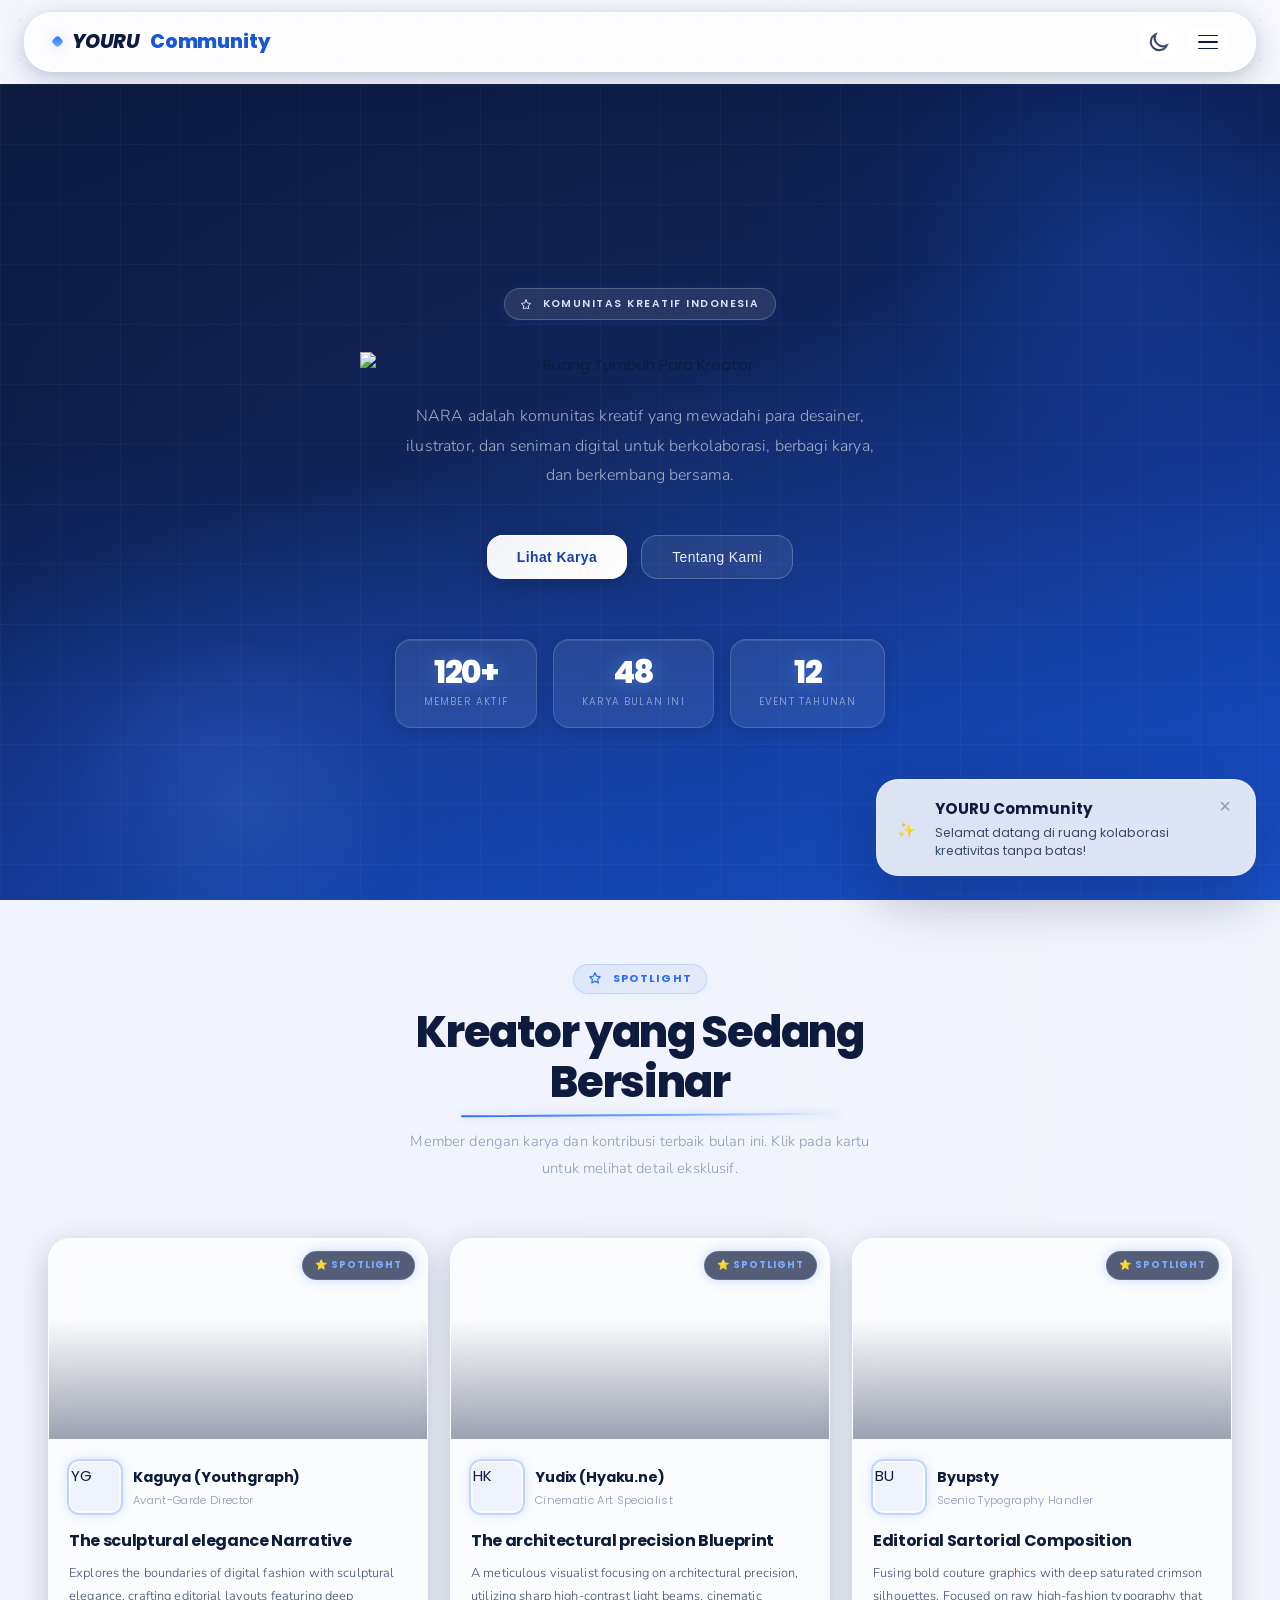
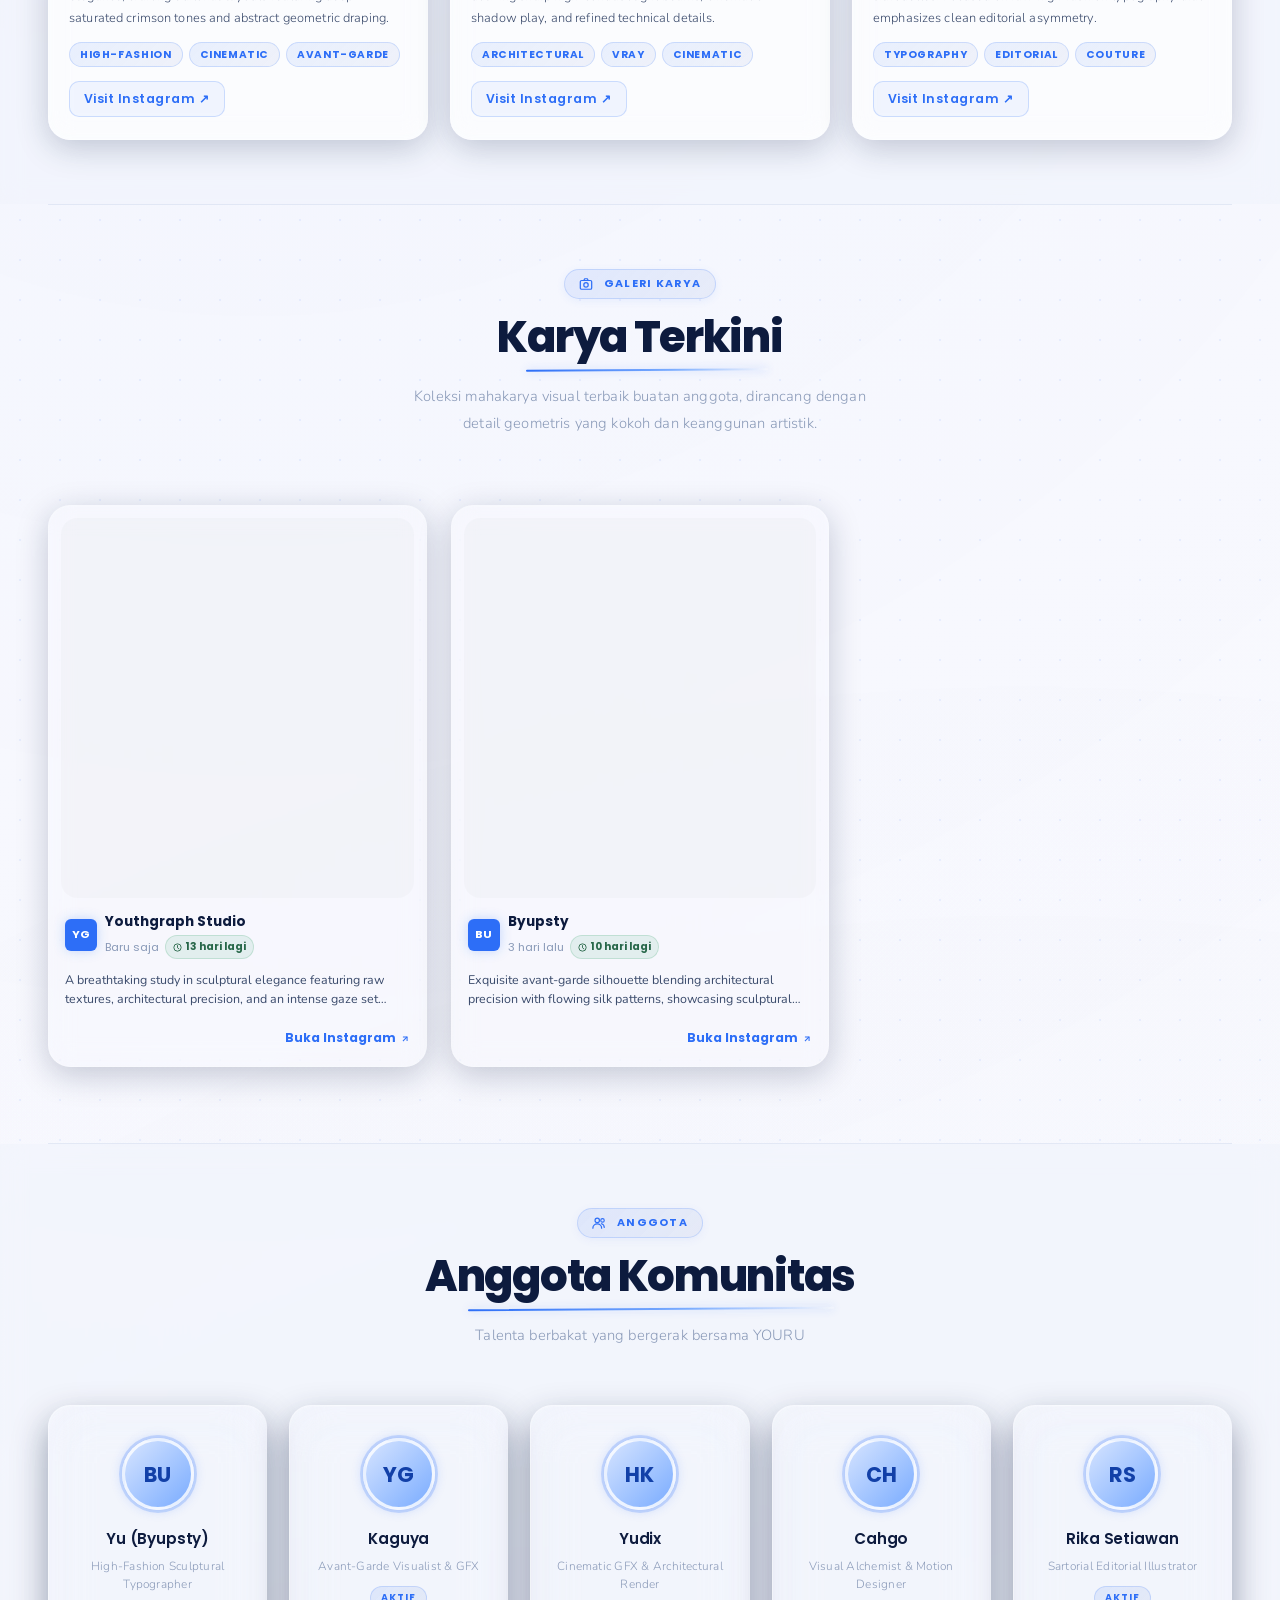
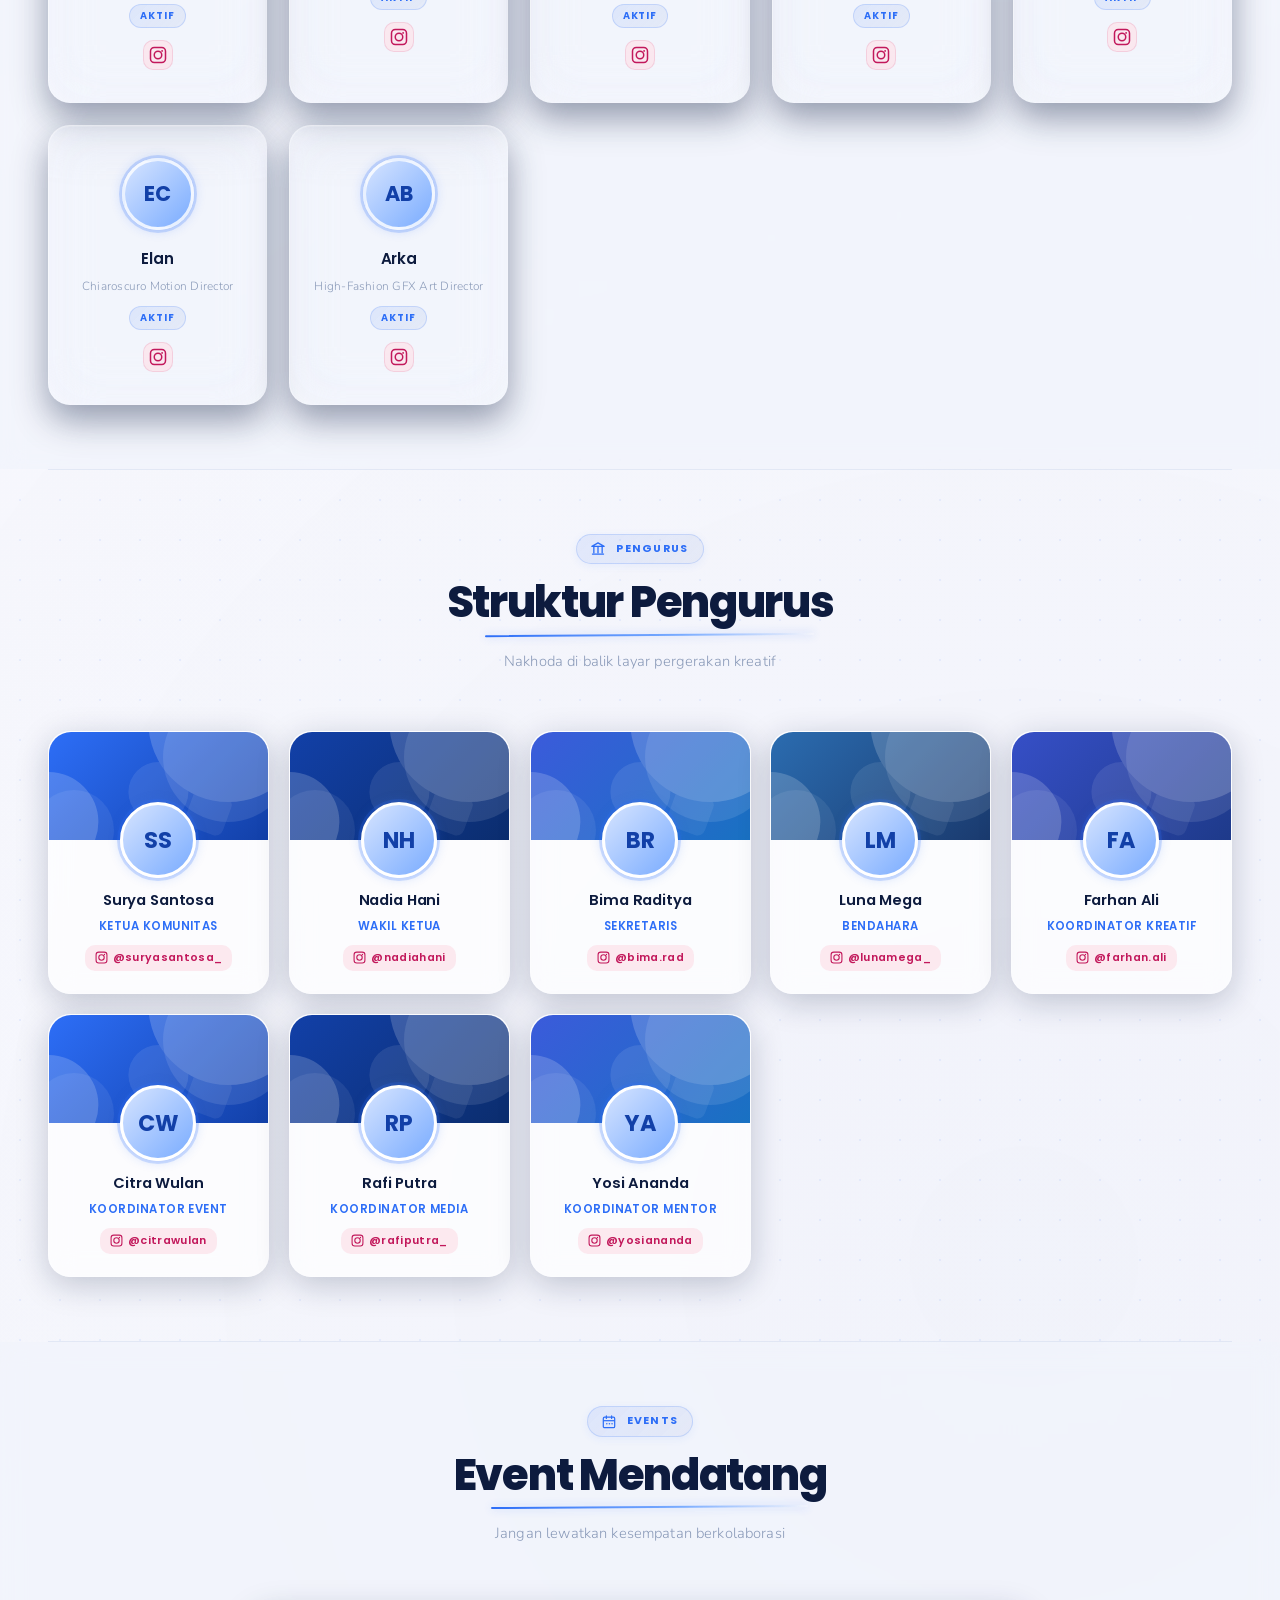
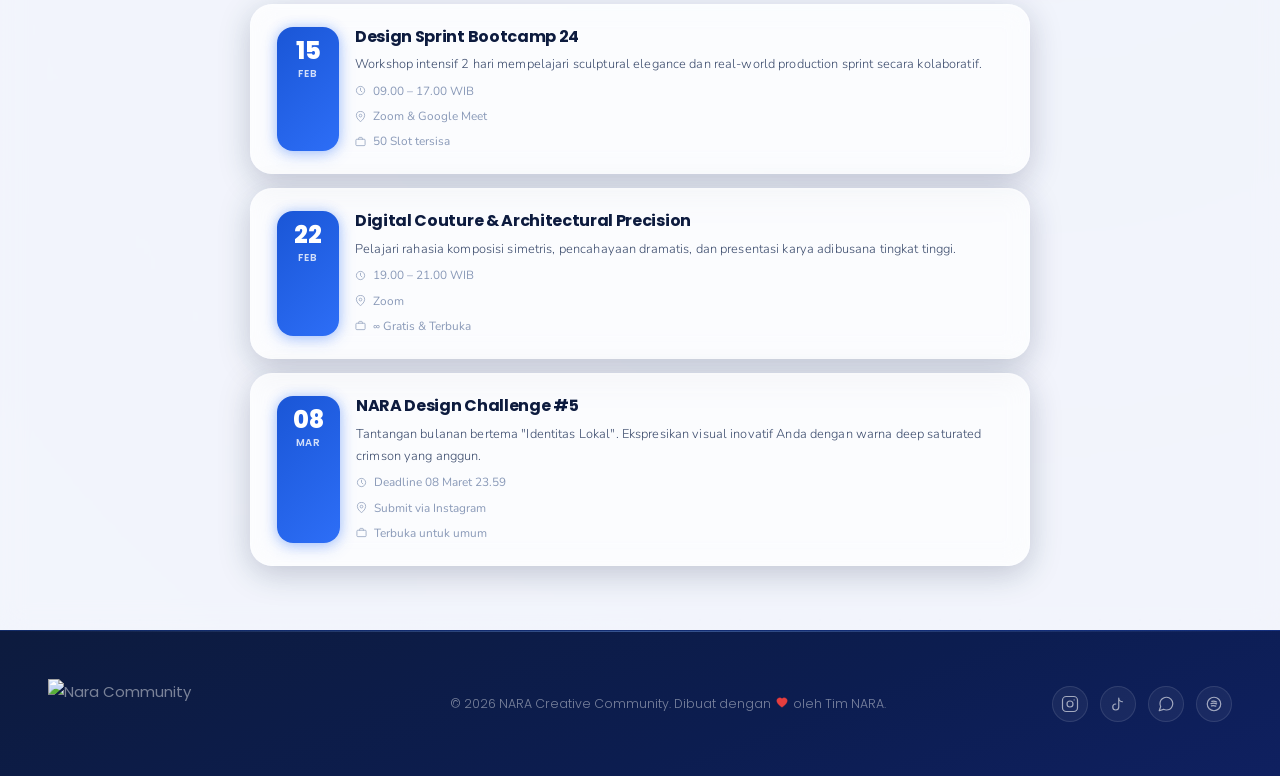
==== commit c23b7df6: "Update index.html" ====
--- a/index.html
+++ b/index.html
@@ -1,6 +1,28 @@
-<!DOCTYPE html>
+  <!DOCTYPE html>
 <html lang="id">
 <head>
+  <!-- Firebase SDK -->
+<script type="module">
+  import { initializeApp } from "https://www.gstatic.com/firebasejs/10.12.0/firebase-app.js";
+  import { getFirestore, doc, getDoc, setDoc } from "https://www.gstatic.com/firebasejs/10.12.0/firebase-firestore.js";
+
+const firebaseConfig = {
+  apiKey: "AIzaSyA1SXy_noS9WukV9ELIXe1v7CinJ8GytxY",
+  authDomain: "naraxyouru.firebaseapp.com",
+  projectId: "naraxyouru",
+  storageBucket: "naraxyouru.firebasestorage.app",
+  messagingSenderId: "592144618156",
+  appId: "1:592144618156:web:f9346ee5100da01dc2c509",
+  measurementId: "G-QH082MNJ9N"
+};
+  
+  const app = initializeApp(firebaseConfig);
+  window._db = getFirestore(app);
+  window._fsDoc = doc;
+  window._fsGetDoc = getDoc;
+  window._fsSetDoc = setDoc;
+</script>
+
   <meta charset="UTF-8" />
   <meta name="viewport" content="width=device-width, initial-scale=1.0" />
   <title>YOURU Creative Community</title>
@@ -591,4 +613,4 @@
 </div>
 
 </body>
-</html>+</html>
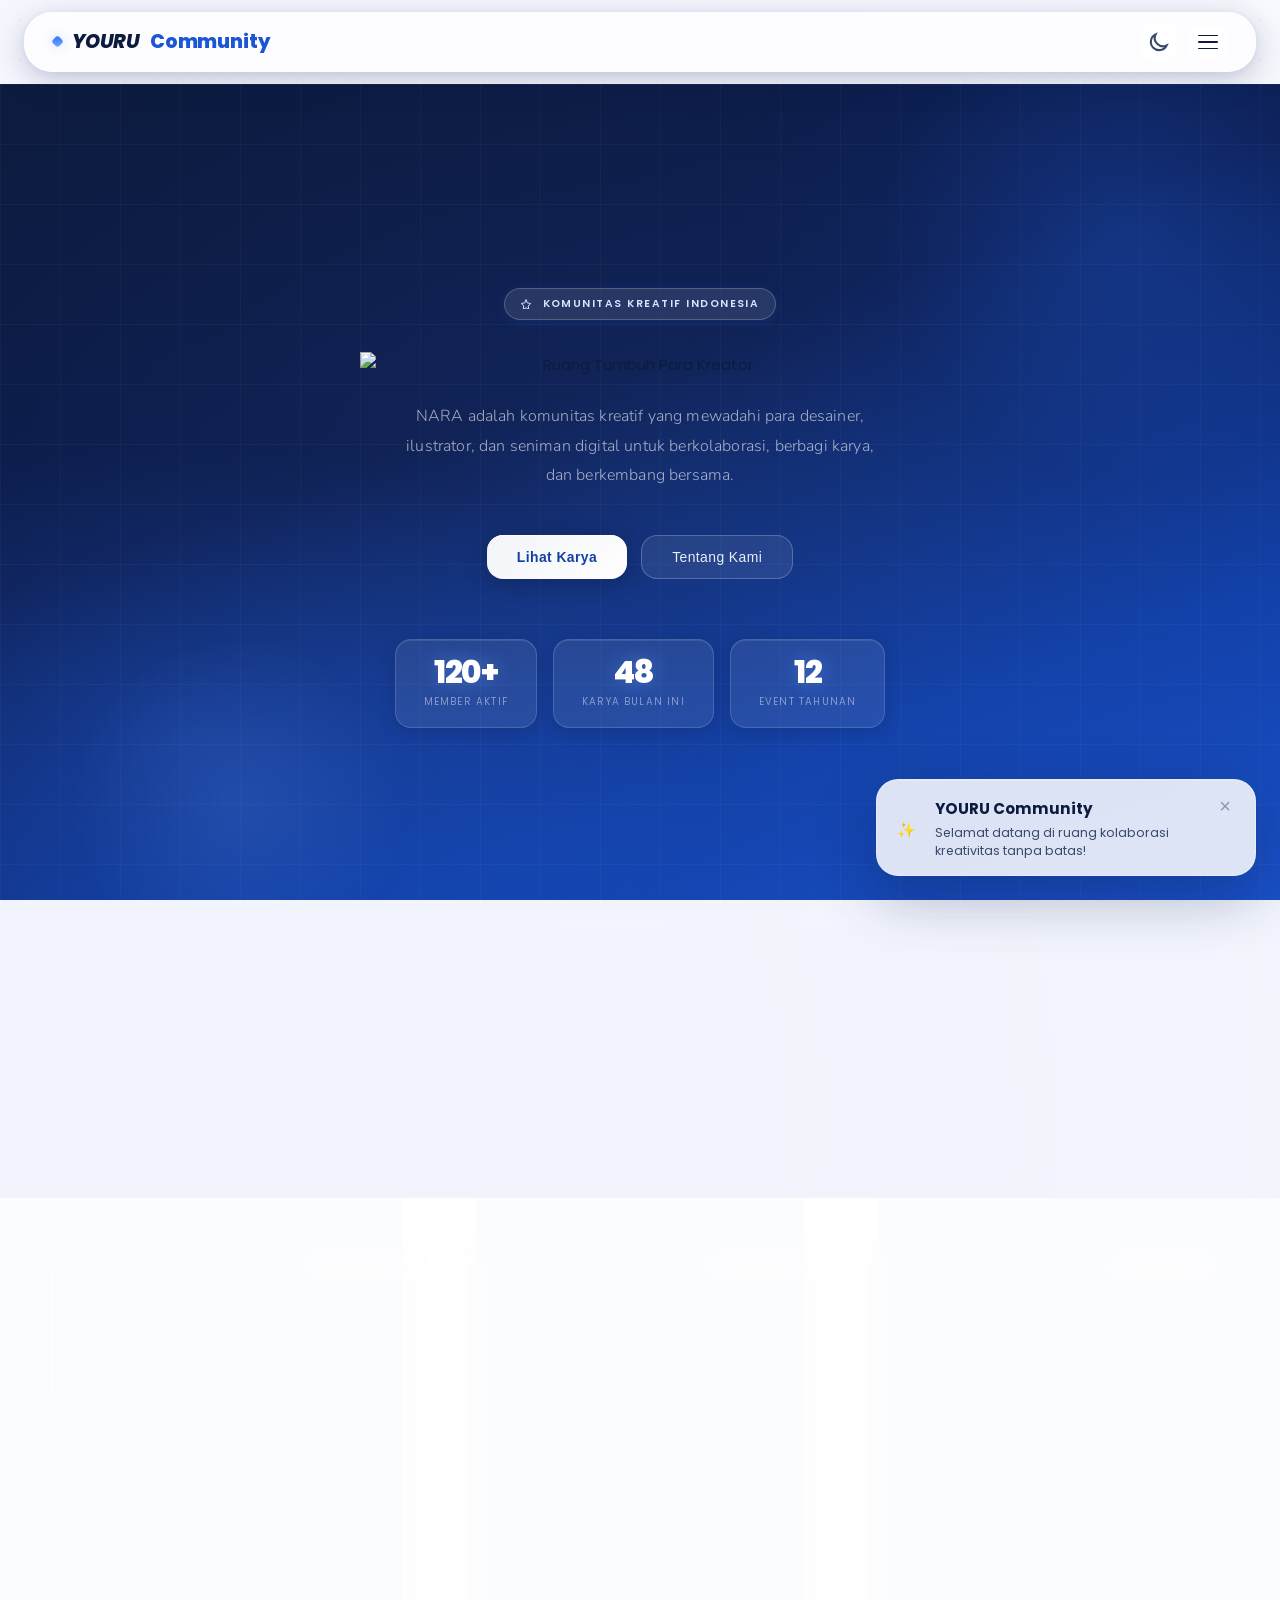
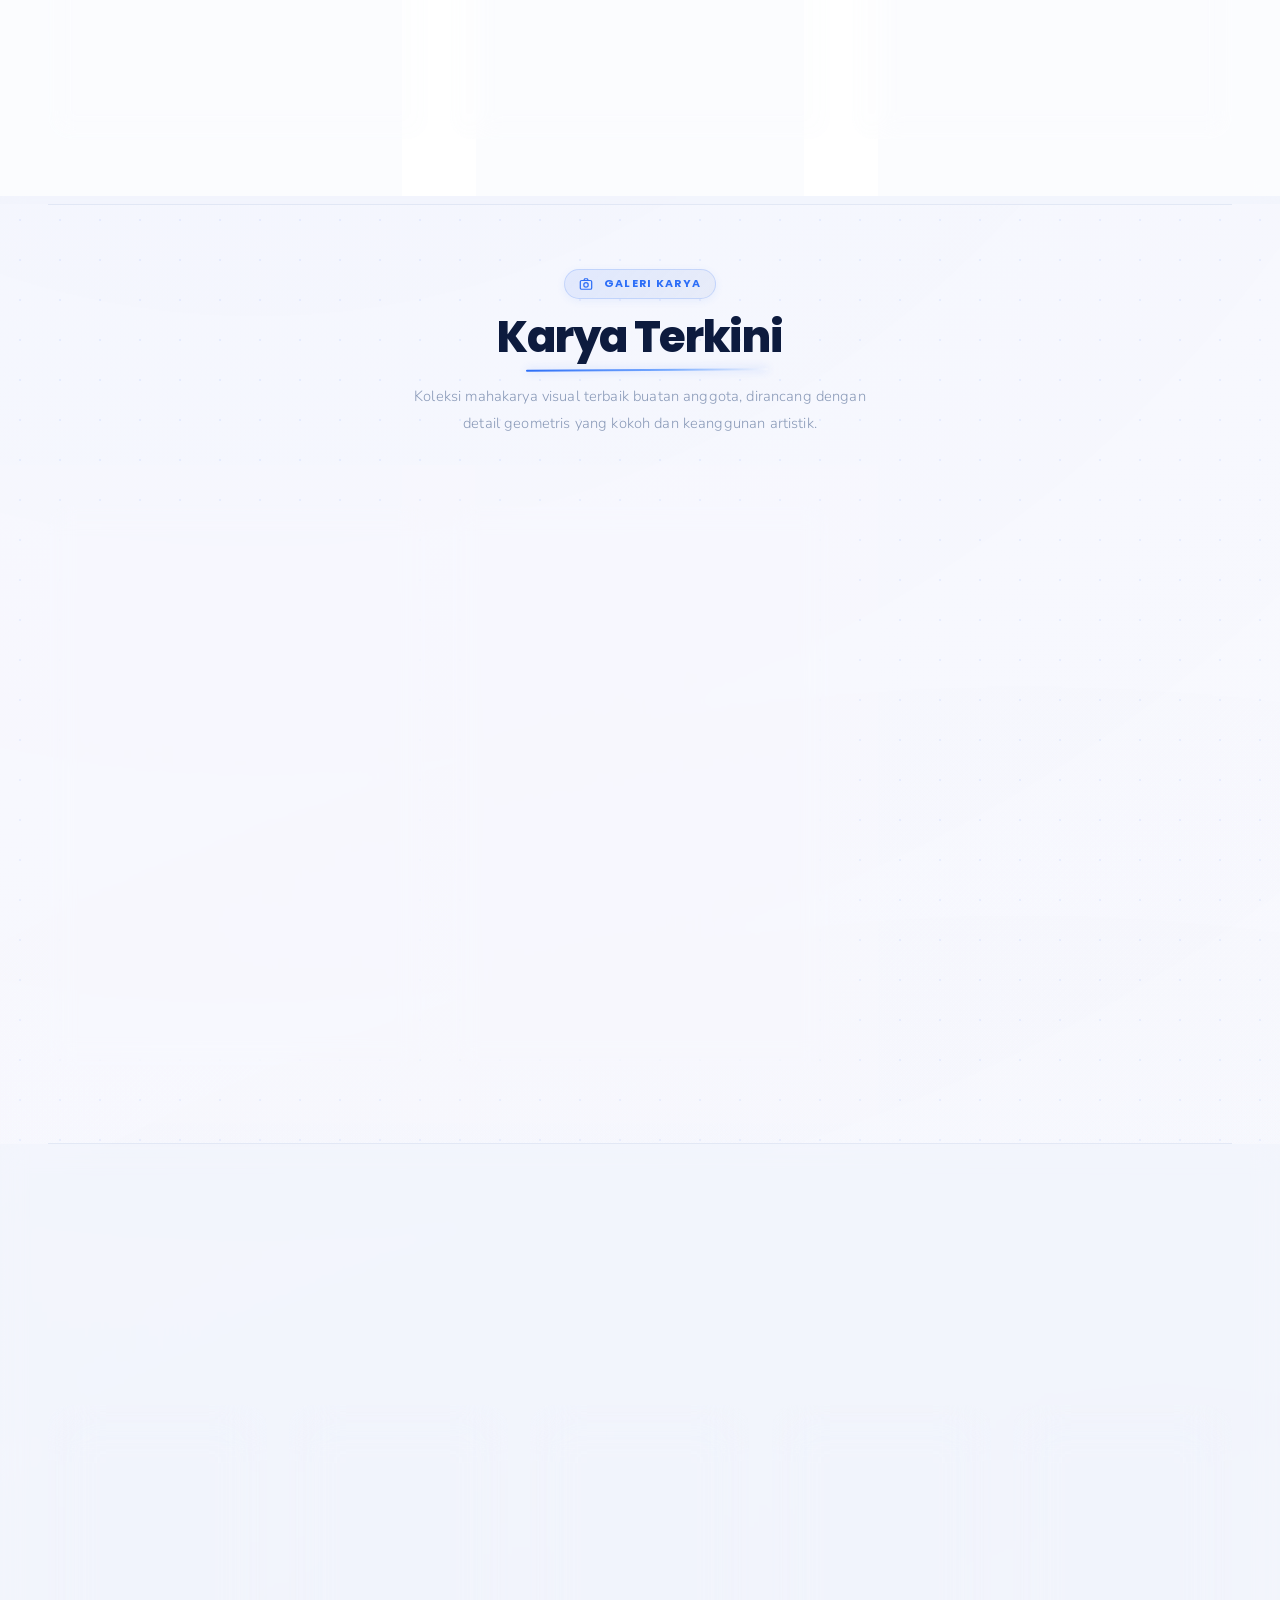
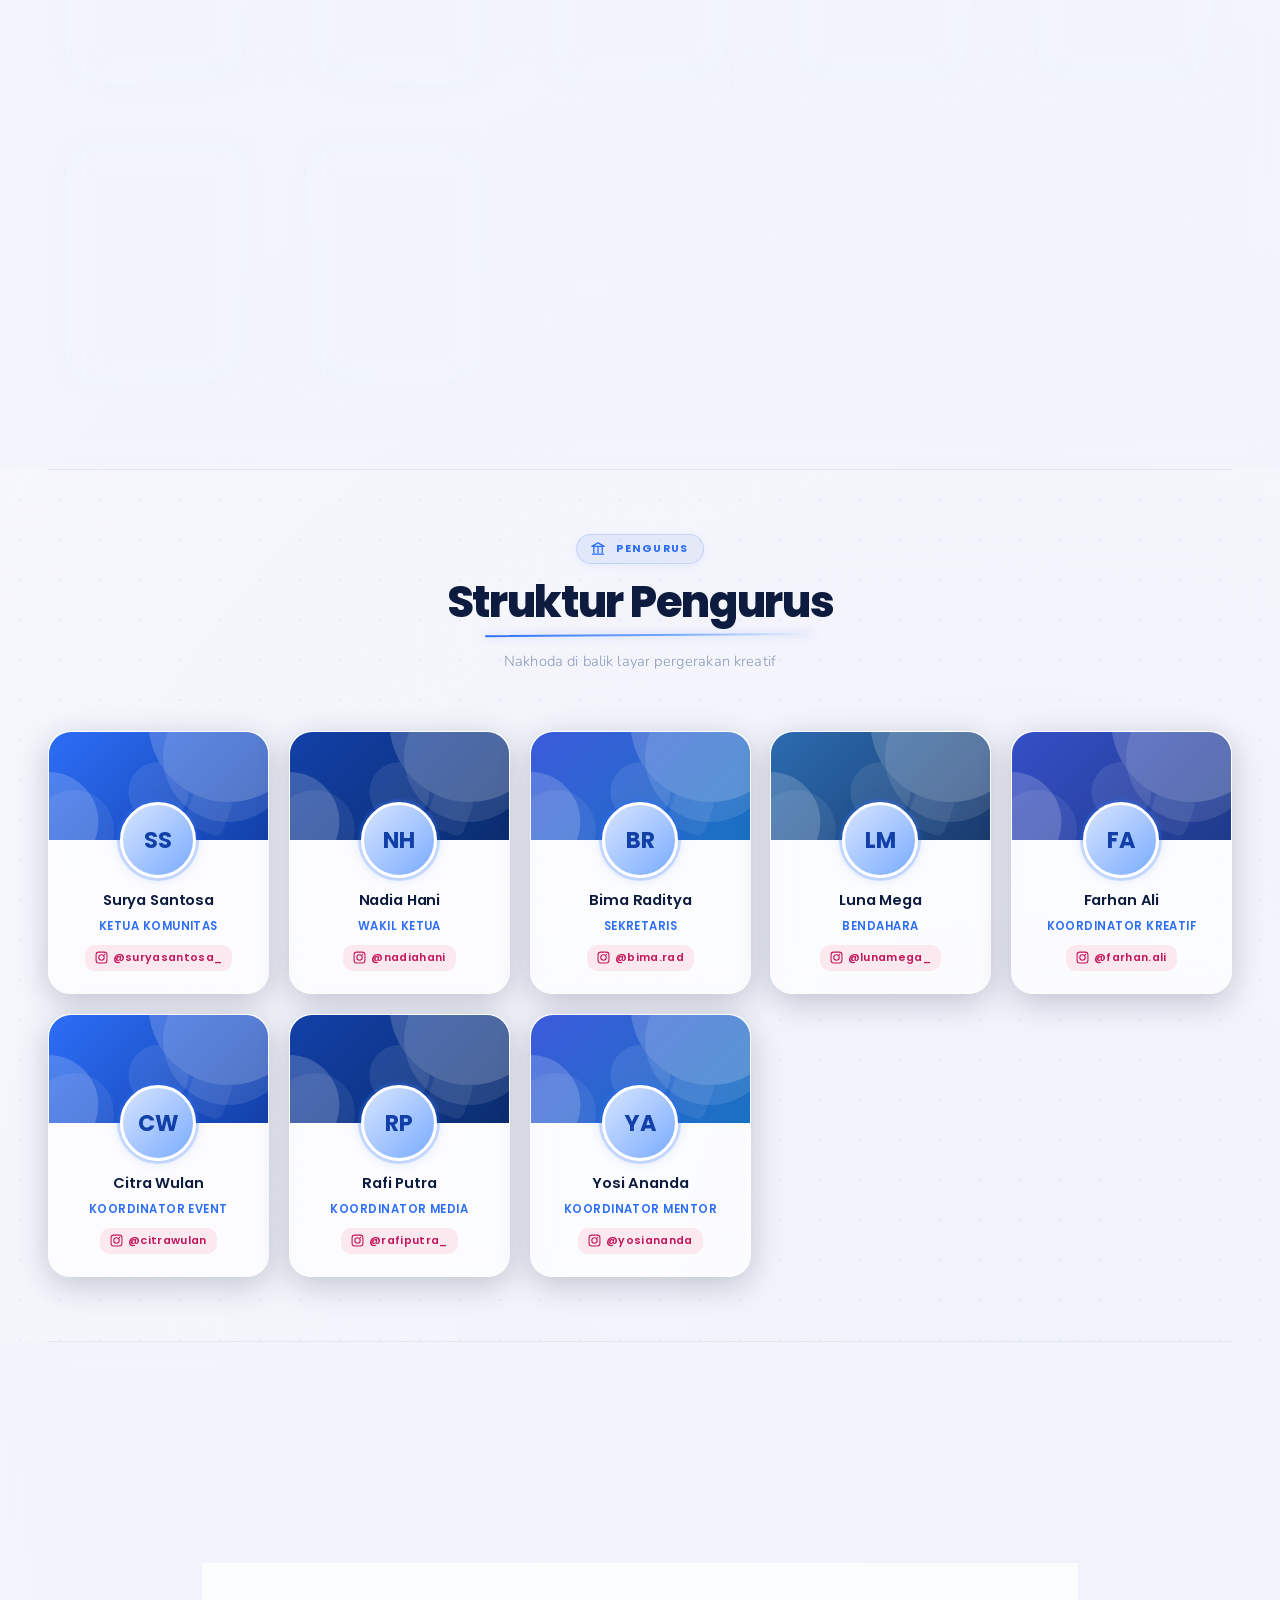
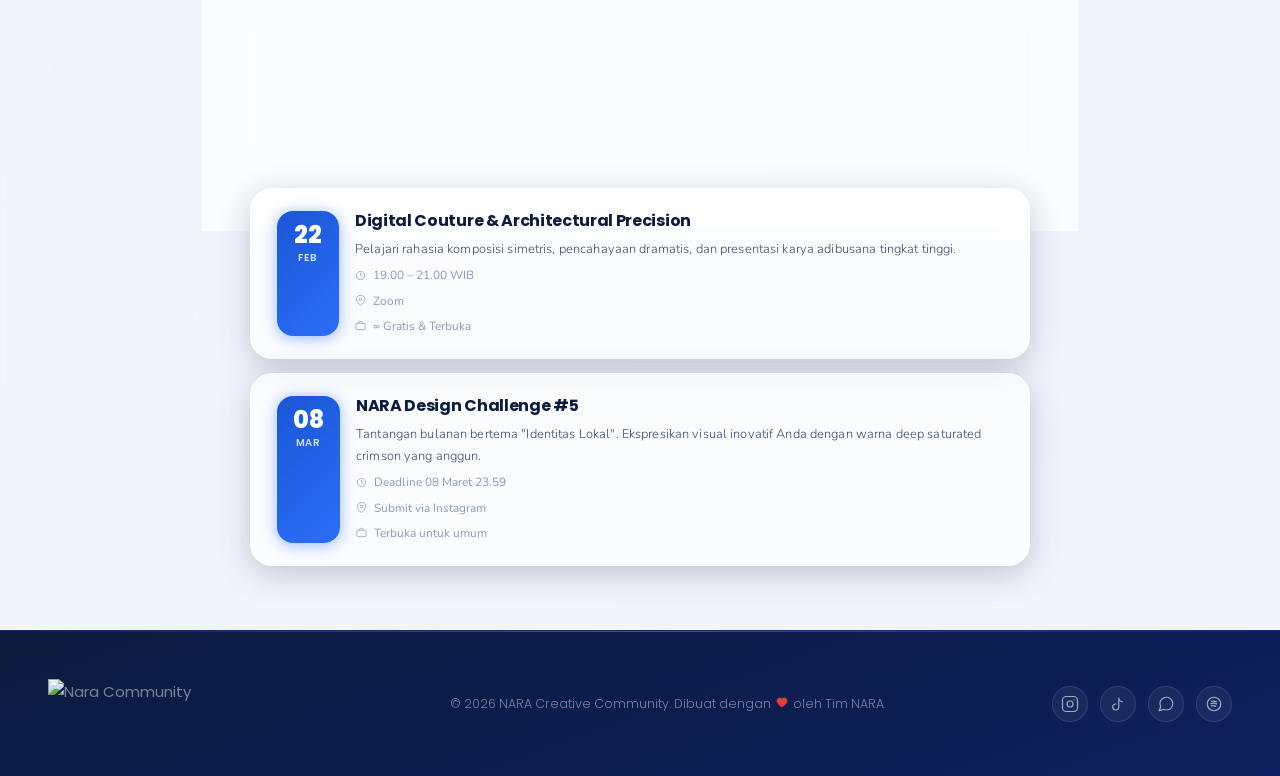
==== commit f0149478: "Add files via upload" ====
--- a/index.html
+++ b/index.html
@@ -613,4 +613,4 @@
 </div>
 
 </body>
-</html>
+</html>
